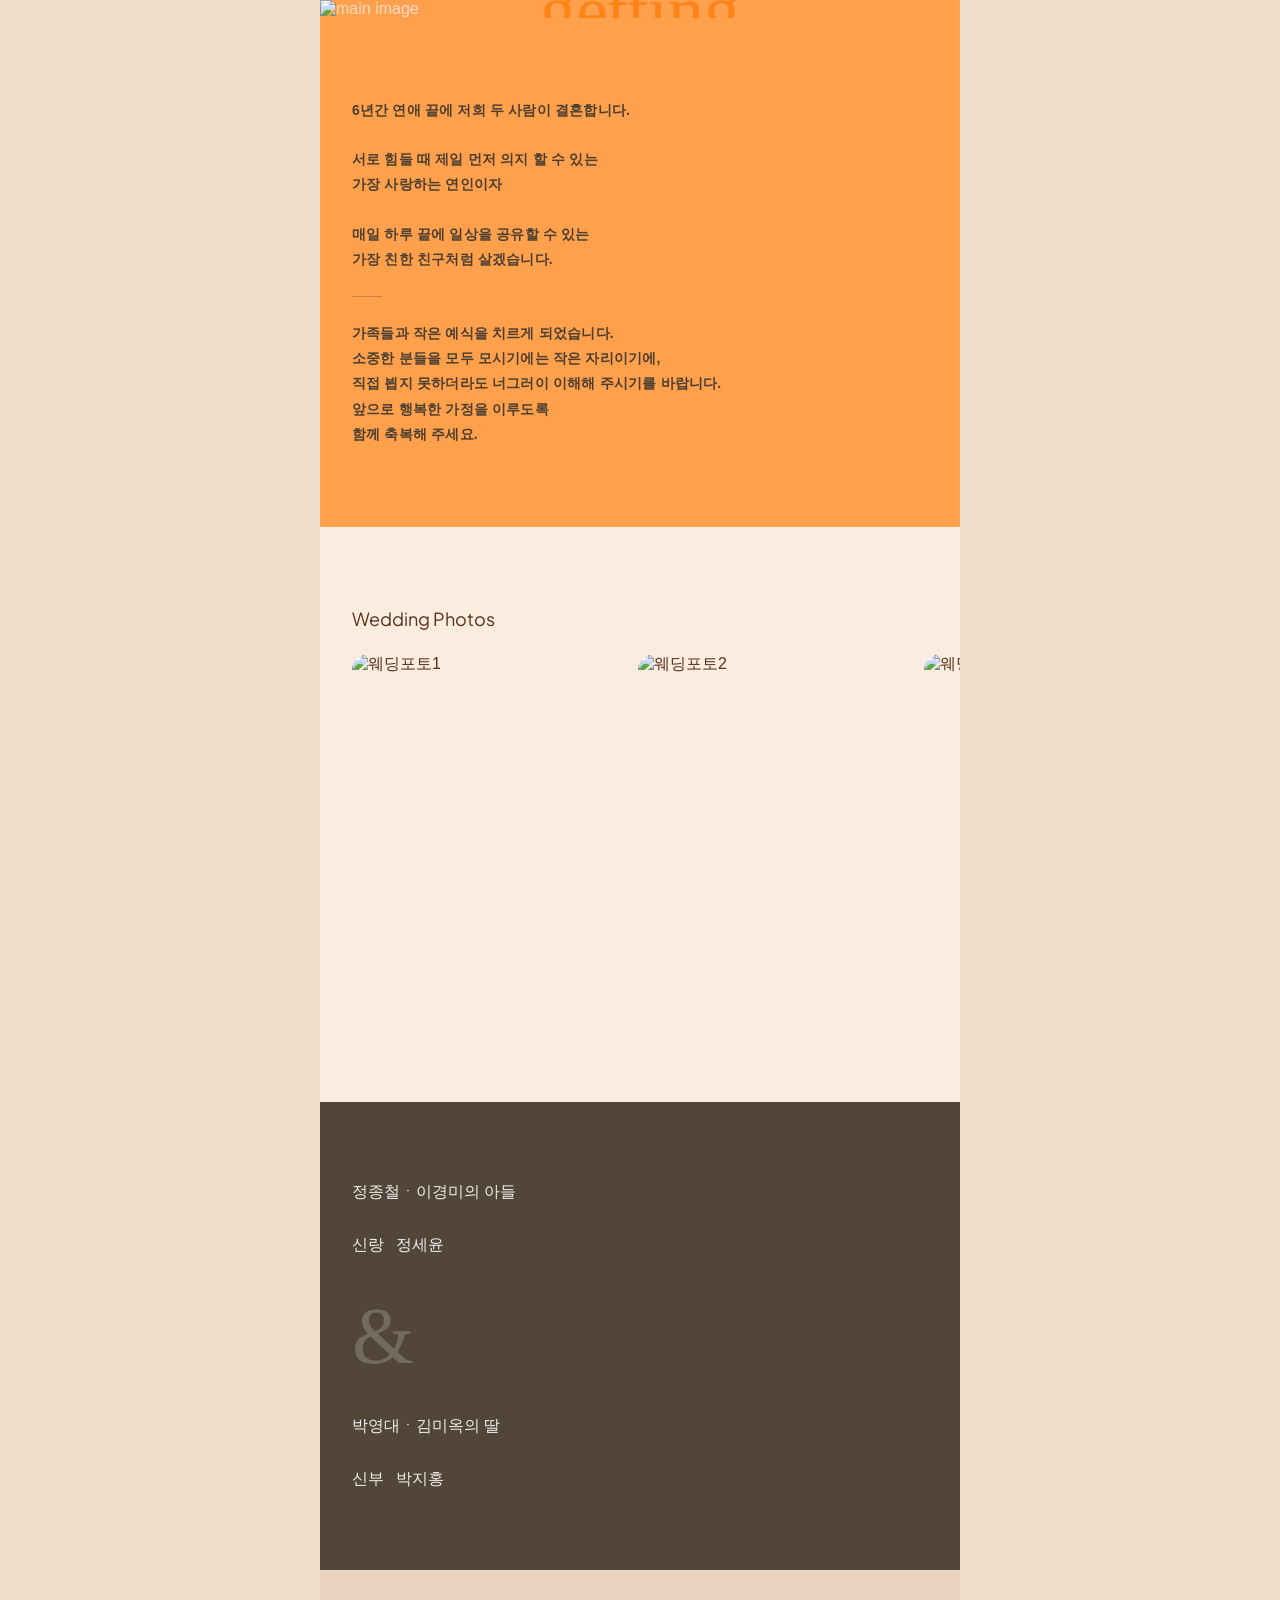
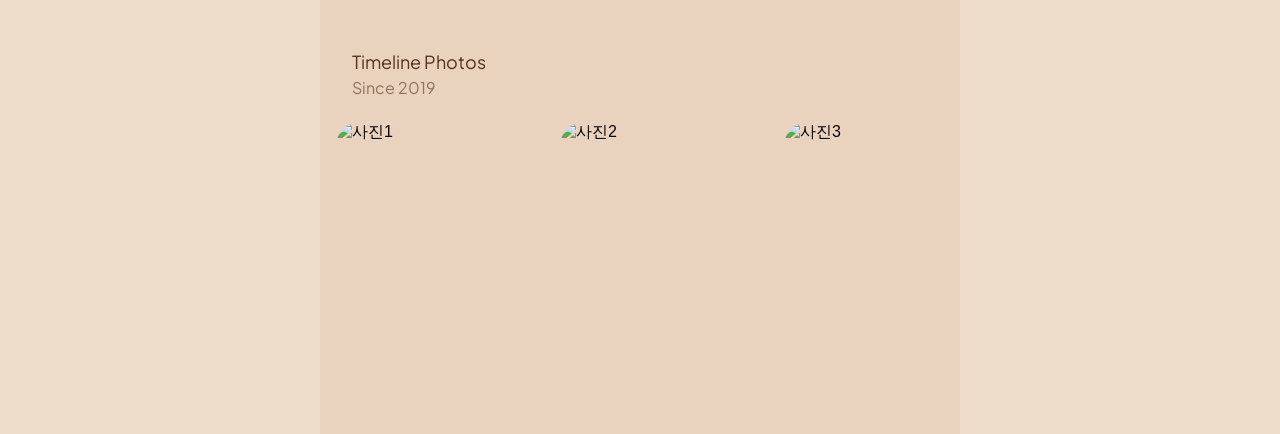
==== index.html @ 9cb9f83a "fix: update content" ====
<!DOCTYPE html>
<html lang="ko">
<head>
  <!-- Plus Jakarta Sans 폰트 -->
  <link rel="stylesheet" href="https://fonts.googleapis.com/css?family=Sorts+Mill+Goudy:400,700&display=swap" />
  <meta charset="UTF-8">
  <meta name="viewport" content="width=390, initial-scale=1.0, maximum-scale=1.0, user-scalable=no">
  <title>모바일청첩장 결혼식</title>
  <link href="https://fonts.googleapis.com/css?family=Lily+Script+One&display=swap" rel="stylesheet">
<link href="https://fonts.googleapis.com/css?family=Dancing+Script:700&display=swap" rel="stylesheet">
  <link href="https://fonts.googleapis.com/css?family=Apple+SD+Gothic+Neo:400,700&display=swap" rel="stylesheet">
  <link rel="stylesheet" href="https://fonts.googleapis.com/css2?family=Material+Symbols+Outlined:opsz,wght,FILL,GRAD@24,400,0,0" />
  <link rel="stylesheet" href="styles.css">
</head>
<body>
  <div id="hero-loader" class="hero-loader">
    <div class="spinner"></div>
  </div>
  <div class="main-mobile-container">
  <!-- 인트로 애니메이션 오버레이 -->
  <div id="intro-animation" class="intro-animation">
    <canvas id="confetti" width="1" height="1"></canvas>
  </div>
  <section class="1 hero section">
    <img src="hero_img.png" class="hero-image" alt="main image">
    <div class="hero-title">We are<br>getting<br>Married</div>
    <div class="hero-date">2026.04.12</div>
    <div class="hero-names">Seyoon x Jihong</div>
  </section>
  <section class="2 intro section">
    <div class="desc">
      <div class="desc-paragraph">6년간 연애 끝에 저희 두 사람이 결혼합니다.</div>
      <div class="desc-paragraph">서로 힘들 때 제일 먼저 의지 할 수 있는
        <br>가장 사랑하는 연인이자 </div>
      <div class="desc-paragraph">매일 하루 끝에 일상을 공유할 수 있는<br>가장 친한 친구처럼 살겠습니다.</div>
      <div class="desc-divider"></div>
      <div class="desc-paragraph">가족들과 작은 예식을 치르게 되었습니다.<br>소중한 분들을 모두 모시기에는 작은 자리이기에,<br> 직접 뵙지 못하더라도 너그러이 이해해 주시기를 바랍니다.<br>앞으로 행복한 가정을 이루도록<br>함께 축복해 주세요.</div>
    </div>
  </section>
  <section class="3 wedding photo">
    <div class="wedding-photo-title">Wedding Photos</div>
    <div class="photos">
      <img src="wedding_photo/img1.jpg" alt="웨딩포토1" class="photo-item" data-index="0" loading="eager">
      <img src="wedding_photo/img2.jpg" alt="웨딩포토2" class="photo-item" data-index="1" loading="eager">
      <img src="wedding_photo/img3.jpg" alt="웨딩포토3" class="photo-item" data-index="2" loading="eager">
      <img src="wedding_photo/img4.jpg" alt="웨딩포토4" class="photo-item" data-index="3" loading="eager">
      <img src="wedding_photo/img5.jpg" alt="웨딩포토5" class="photo-item" data-index="4" loading="eager">
      <img src="wedding_photo/img6.jpg" alt="웨딩포토6" class="photo-item" data-index="5" loading="eager">
      <img src="wedding_photo/img7.jpg" alt="웨딩포토7" class="photo-item" data-index="6" loading="eager">
      <img src="wedding_photo/img8.jpg" alt="웨딩포토8" class="photo-item" data-index="7" loading="eager">
      <img src="wedding_photo/img9.jpg" alt="웨딩포토9" class="photo-item" data-index="8" loading="eager">
      <img src="wedding_photo/img10.jpg" alt="웨딩포토10" class="photo-item" data-index="9" loading="eager">
      <img src="wedding_photo/img11.jpg" alt="웨딩포토11" class="photo-item" data-index="10" loading="eager">
      <img src="wedding_photo/img12.jpg" alt="웨딩포토12" class="photo-item" data-index="11" loading="eager">
      <img src="wedding_photo/img13.jpg" alt="웨딩포토13" class="photo-item" data-index="12" loading="eager">
      <img src="wedding_photo/img14.jpg" alt="웨딩포토14" class="photo-item" data-index="13" loading="eager">
      <img src="wedding_photo/img15.jpg" alt="웨딩포토15" class="photo-item" data-index="14" loading="eager">
      <img src="wedding_photo/img16.jpg" alt="웨딩포토16" class="photo-item" data-index="15" loading="eager">
      <img src="wedding_photo/img17.jpg" alt="웨딩포토17" class="photo-item" data-index="16" loading="eager">
      <img src="wedding_photo/img18.jpg" alt="웨딩포토18" class="photo-item" data-index="17" loading="eager">
      <img src="wedding_photo/img19.jpg" alt="웨딩포토19" class="photo-item" data-index="18" loading="eager">
    </div>
  </section>
  <section class="4 parents">
  
    <div class="parents-content">
      <div class="parents-top">
        <div class="parents-korean">정종철ㆍ이경미의 아들</div>
        <div class="parents-english">
          <span class="parents-label">신랑</span>
          <span class="parents-name">정세윤</span>
        </div>
      </div>
      <div class="parents-ampersand">&</div>
      <div class="parents-bottom">
        <div class="parents-korean">박영대ㆍ김미옥의 딸</div>
        <div class="parents-english">
          <span class="parents-label">신부</span>
          <span class="parents-name">박지홍</span>
        </div>
      </div>
    </div>
  </section>
  <section class="5 timeline photo">
      <div class="timeline-title">Timeline Photos</div>
      <div class="timeline-subtitle">Since 2019</div>
      <div class="timeline-images">
        <img src="timeline phtoto/img1.png" alt="사진1">
        <img src="timeline phtoto/img2.png" alt="사진2">
        <img src="timeline phtoto/img3.png" alt="사진3">
        <img src="timeline phtoto/img4.png" alt="사진4">
        <img src="timeline phtoto/img5.png" alt="사진5">
        <img src="timeline phtoto/img6.png" alt="사진6">
        <img src="timeline phtoto/img7.png" alt="사진7">
        <img src="timeline phtoto/img8.png" alt="사진8">
        <img src="timeline phtoto/img9.png" alt="사진9">
        <img src="timeline phtoto/img10.png" alt="사진10">
        <img src="timeline phtoto/img11.png" alt="사진11">
        <img src="timeline phtoto/img12.png" alt="사진12">
        <img src="timeline phtoto/img13.png" alt="사진13">
        <img src="timeline phtoto/img14.png" alt="사진14">
      </div>
  </section>
  <!-- 이미지 전체화면 뷰어 -->
  <div id="image-viewer" class="image-viewer">
    <button id="close-image-viewer" class="viewer-close-btn"><span class="material-symbols-outlined">close</span></button>
    <img id="viewer-image" src="" alt="" class="viewer-image">
    <div class="viewer-nav-container">
      <button id="prev-image" class="viewer-nav-btn viewer-prev-btn"><span class="material-symbols-outlined">chevron_left</span></button>
      <span id="viewer-count" class="viewer-count"></span>
      <button id="next-image" class="viewer-nav-btn viewer-next-btn"><span class="material-symbols-outlined">chevron_right</span></button>
    </div>
  </div>

  
  <section id="groom-account" class="7 account number">
    <div class="title">마음 전할 곳</div>
    <div class="account">
  <div class="account-header">
    <span class="account-label">신랑에게 마음 전할 곳</span>
    <span class="chevron material-symbols-outlined">expand_more</span>
  </div>
  <div class="account-detail"><span class="account-number">110-1234-5678 국민은행 홍길동</span><span class="copy-account material-symbols-outlined" title="복사">content_copy</span></div>
  <div class="account-detail"><span class="account-number">110-1234-5678 국민은행 홍길동</span><span class="copy-account material-symbols-outlined" title="복사">content_copy</span></div>
  <div class="account-detail"><span class="account-number">1002-233-970543 우리은행 정세윤</span><span class="copy-account material-symbols-outlined" title="복사">content_copy</span></div>
</div>
    <div class="account">
  <div class="account-header">
    <span class="account-label">신부에게 마음 전할 곳</span>
    <span class="chevron material-symbols-outlined">expand_more</span>
  </div>
  <div class="account-detail"><span class="account-number">243-890994-59607 하나은행 박지홍</span><span class="copy-account material-symbols-outlined" title="복사">content_copy</span></div>
</div>
  </section>
  </div>
</body>
<script src="main.js"></script>
</html>
---- styles.css ----
@font-face {
  font-family: 'high summit';
  src: url('/fonts/HighSummit.woff2') format('woff2');
  font-display: swap;
}

@font-face {
  font-family: 'plus jakarta sans';
  src: url('/fonts/PlusJakartaSans-VariableFont_wght.woff2') format('woff2');
  font-display: swap;
}

body {
  font-family: 'noto sans kr', sans-serif;
  background: #EDDDC9;
  margin: 0;

}

.hero-loader {
  position: fixed;
  z-index: 9999;
  top: 0;
  left: 50%;
  width: 100vw;
  min-width: 480px;
  max-width: 480px;
  height: 100vh;
  background: #fff;
  display: flex;
  align-items: center;
  justify-content: center;
  opacity: 1;
  transition: opacity 0.3s;
  transform: translateX(-50%);
}

.hero-loader .spinner {
  width: 48px; height: 48px;
  border: 5px solid #ffa04c;
  border-radius: 50%;
  animation: spin 1s linear infinite;
}

@keyframes spin {
  100% { transform: rotate(360deg); }
}
 

.main-mobile-container {
  max-width: 640px;
  width: 100%;
  margin: 0 auto;
  background: #f5dbc3;
  min-height: 100vh;
}


/* 인트로 애니메이션 - 컨페티와 리본 */
.intro-animation {
  position: fixed;
  top: 0;
  left: 0;
  width: 100vw;
  height: 100vh;
  margin: 0;
  padding: 0;
  height: 100%;
  width: 100%;
  background: transparent;
  z-index: 3000;
  pointer-events: none;
}
#confetti {
  position: absolute;
  left: 0;
  top: 0;
  height: 100%;
  width: 100%;
}
.section {
  width: 100%;
  box-sizing: border-box;
  margin: 0 0 0 0;
  padding: 0 0 0 0;
}
.hero {
  position: relative;
  background: #ffa04c;
  overflow: hidden;
  color: #f5dbc3;
  text-align: left;
}
.hero-image {
  width: 100%;
  height: auto;
  object-fit: cover;
  display: block;
}
.hero-title {
  position: absolute;
  top: 68%;
  left: 50%;
  transform: translate(-50%, -50%);
  color: #FF8418;
  font-family: 'high summit', cursive !important;
  font-size: 72px;
  line-height: 1.1;
  margin-bottom: 8px;
  letter-spacing: 0;
  text-align: center;
  width: 90vw;
  max-width: 440px;
}

body, .container {
  font-family: 'noto sans kr', sans-serif;
}

.hero-date, .hero-names, .timeline-title, .btn, .english-title, .parents-ampersand,.desc-eng, .eng, .photos .eng, .family .english-title .wedding-photo-title{
  font-family: 'plus jakarta sans', serif !important;
}
.timeline-bg-text{
  font-family: 'Lily Script One', cursive !important;
}

.parents-label, .parents-name, .title, .account-number {
  font-family: 'noto sans kr', sans-serif !important;
}


.hero-date {
  position: absolute;
  top: 28px;
  left: 28px;
  color: #5F3510;
  font-size: 16px;
  opacity: 0.7;
  text-align: center;
}
.hero-names {
  position: absolute;
  bottom: 28px;
  right: 28px;
  color: #5F3510;
  font-family: 'Lily Script One';
  font-size: 16px;
  text-align: right;
  opacity: 0.7;
  width: 90%;
}
section[class*="2 intro"] {
  background: #ffa04c; color: #4B3F31; 
  padding: 80px 32px 80px 32px;
}
.desc {
  font-size: 14px;
  line-height: 1.8;
  font-weight: 600;
}
.desc-paragraph {
  margin-bottom: 24px;
  opacity: 0;
  transform: translateY(30px);
  transition: opacity 0.6s ease-out, transform 0.6s ease-out;
  letter-spacing: 0.2px;
}
.desc-paragraph.visible {
  opacity: 1;
  transform: translateY(0);
}
.desc-paragraph:nth-child(1),
.desc-paragraph:nth-child(2),
.desc-paragraph:nth-child(3) {
  transition-delay: 0s;
}
.desc-paragraph:nth-child(5) {
  transition-delay: 0.3s;
}
.desc-paragraph:last-child {
  margin-bottom: 0;
}
.desc-divider {
  width: 30px;
  height: 1px;
  background: rgba(0, 0, 0, 0.2);
  margin: 24px 0;
  opacity: 0;
  transform: translateY(30px);
  transition: opacity 0.6s ease-out, transform 0.6s ease-out;
  transition-delay: 0.3s;
}
.desc-divider.visible {
  opacity: 1;
  transform: translateY(0);
}
section[class*="3 wedding photo"] {
  background: #faede0; color: #56321b;
  padding: 80px 32px 80px 32px;
}
section[class*="4 parents"] {
  background: #524638;
  color: #fff;
  padding: 0;
  position: relative;
  display: flex;
  flex-direction: column;
}
.parents-top-bar {
  width: 100%;
  height: 8px;
  background: #faede0;
}
.parents-bottom-bar {
  width: 100%;
  height: 8px;
  background: #ffaa60;
}
.parents-content {
  padding: 80px 32px;
  display: flex;
  flex-direction: column;
  align-items: flex-start;
  gap: 40px;
}
.parents-top,
.parents-bottom {
  display: flex;
  flex-direction: column;
  align-items: flex-start;
  gap: 32px;
}
.parents-korean {
  font-size: 16px;
  font-weight: 400;
  color: rgba(255, 255, 255, 0.9);
  font-family: 'noto sans kr', sans-serif;
}
.parents-english {
  font-size: 18px;
  font-weight: 400;
  color: rgba(255, 255, 255, 0.9);
  font-family: 'noto sans kr', sans-serif;
  display: flex;
  gap: 12px;
}
.parents-label,
.parents-name {
  display: inline-block;
  font-size: 16px;
  font-weight: 400;
}
.parents-ampersand {
  font-size: 80px;
  font-family: 'high summit', cursive !important;
  color: rgba(255, 255, 255, 0.2);
  line-height: 1;
}
section[class*="5 timeline photo"] {
  background: #ead3be; 
  padding: 80px 0px 80px 0%;
  position: relative;
  display: flex;
  flex-direction: column;
  margin-bottom: 0 !important;
}
.wedding-photo-title {
  font-size: 18px;
  color: #56321b;
  margin-bottom: 24px;
  position: relative;
  z-index: 2;
  font-family: 'Plus Jakarta Sans', serif !important;
}
.timeline-title {
  font-size: 18px;
  color: #56321b;
  position: relative;
  z-index: 2;
  font-family: 'Plus Jakarta Sans', serif !important;
}
.timeline-subtitle{
  font-size: 16px;
  color: #56321b;
  opacity: 0.6;
  margin-top: 4px;
  padding-left: 32px;
  position: relative;
  z-index: 2;
  font-family: 'Plus Jakarta Sans', serif !important;

}
.timeline-title{padding-left: 32px;}

section[class*="7 account number"] {
  background-color: #FAEDE0;; color: #fff;
  padding: 80px 32px 80px 32px;
  margin-top: 0 !important;
}
.title {
  font-size: 18px;
  font-family: 'noto sans kr', sans-serif !important;
  font-weight: 500;
  color: #56321b;
  letter-spacing: 0;
  margin: 0 0 24px 0;
}

section[class*="7 account number"] .title {

  background-color: #FAEDE0;
  
}
.note {
  font-size: 16px;
  padding: 20px 24px;
  font-family: 'noto sans kr', sans-serif;
  font-weight: 400;
  opacity: 0.7;
  margin-bottom: 24px;
  border-radius: 24px;
  background: #524638;
}
.simple {
  font-size: 16px;
  padding: 20px 24px;
  font-family: 'Lily Script One';
  font-weight: 400;
  opacity: 0.7;
  margin-bottom: 24px;
  border-radius: 24px;
  background: rgba(255,255,255,0.10);
}
.photos {
  display: flex;
  overflow-x: auto;
  overflow-y: hidden;
  touch-action: pan-x;
  gap: 16px;
  margin-bottom: 8px;
  -webkit-overflow-scrolling: touch;
  scroll-behavior: smooth;
  scrollbar-width: none;
  -ms-overflow-style: none;
}

.timeline-images {
  display: flex;
  flex-direction: row;
  overflow-x: auto;
  overflow-y: hidden;
  touch-action: pan-x;
  gap: 16px;
  -webkit-overflow-scrolling: touch;
  scroll-behavior: auto !important;
  padding: 24px 0;
  position: relative;
  margin: 0;
  cursor: grab;
}
.timeline-images * { cursor: grab; }
.timeline-images.dragging, .timeline-images.dragging * { cursor: grabbing !important; }

.timeline-images img {
  width: 208px;
  max-width: 208px;
  height: 208px;
  object-fit: cover;
  flex-shrink: 0;
  border-radius: 24px;
  scroll-snap-align: center;
  margin: 0;
  box-shadow: none;
}

.timeline-images img:first-child { margin-left: 32px; }
.timeline-images img:last-child { margin-right: 32px; }
.photos {
  padding-left: 0;
  padding-right: 0;
  margin-left: -32px;
  margin-right: -32px;
  padding-left: 32px;
  padding-right: 32px;
}
.photos::-webkit-scrollbar,
.timeline-images::-webkit-scrollbar {
  display: none;
}
.photos img,
.photos .photo-item {
  border-radius: 16px;
  height: 360px;
  width: 270px;
  object-fit: cover;
  flex-shrink: 0;
  scroll-snap-align: start;
  cursor: pointer;
  transition: transform 0.2s;
  user-select: none;
  -webkit-user-select: none;
  -webkit-tap-highlight-color: transparent;
  image-rendering: -webkit-optimize-contrast;
}
.photos img:first-child,
.photos .photo-item:first-child {
  scroll-snap-align: start;
}
.photos img:last-child,
.photos .photo-item:last-child {
  margin-right: 0;
}
.photos img:hover,
.photos .photo-item:hover {
  transform: scale(1.02);
}
.timeline-images img:first-child,
.timeline-images .photo-item:first-child {
  margin-left: 32px;
}

.timeline-images img:last-child,
.timeline-images .photo-item:last-child {
  margin-right: 32px;
}

.family {
  display: flex;
  flex-direction: column;
  gap: 20px;
  margin: 12px 0 20px 0;
}
.family .person-block {
  display: flex;
  flex-direction: row;
  align-items: center;
  gap: 20px;
  padding-left: 8px;
}
.family .korean-title {
  font-size: 16px; font-weight: 400;
}
.family .english-title {
  font-size: 24px;font-family: 'Lily Script One';
}
.btn {
  display: block;
  width: 100%;
  margin: 28px 0 0 0;
  background: #4b3f31;
  color: #fff;
  border-radius: 16px;
  padding: 18px 0;
  font-family: 'noto sans kr', sans-serif;
  font-weight: 400;
  font-size: 18px;
  text-align: center;
  letter-spacing: 0.5px;
  text-decoration: none;
  box-shadow: 0 3px 12px 0 rgba(0,0,0,0.06);
}
.account {
  background: #fff;
  color: #4b3f31;
  border-radius: 16px;
  padding: 18px 24px 18px 24px;
  margin: 8px 0 0 0;
  font-size: 16px;
  font-weight: 400;
  text-align: left;
  width: 100%;
  box-sizing: border-box;
  display: block;
  position: relative;
}
.account-header {
  display: flex;
  align-items: center;
  width: 100%;
  min-height: 32px;
}
.account .account-label {
  flex: 1;
}
.account .chevron {
  position: static;
  margin-left: 8px;
  font-size: 32px;
  color: #c6a98a;
  cursor: pointer;
  transition: transform 0.2s;
  z-index: 2;
  align-self: center;
}
.account.open .chevron {
  transform: rotate(180deg);
}
.account .chevron {
  position: absolute;
  right: 20px;
  top: 18px;
  font-size: 32px;
  color: #c6a98a;
  cursor: pointer;
  transition: transform 0.2s;
  z-index: 2;
}
.account.open .chevron {
  transform: rotate(180deg);
}
.account-detail {
  display: none;
  margin-top: 16px;
  font-size: 15px;
  color: #735d36;
  background: #f9f7f1;
  border-radius: 12px;
  padding: 16px;
  transition: all 0.2s;
  align-items: center;
  gap: 10px;
}
.account-number {
  flex: 1;
  font-family: 'Plus Jakarta Sans', 'noto sans kr' !important;
}
.copy-account {
  cursor: pointer;
  color: #b59f6c;
  font-size: 22px;
  margin-left: 6px;
  opacity: 0.72;
  transition: opacity 0.15s, color 0.15s;
}
.copy-account:hover {
  opacity: 1;
  color: #967e54;
}
.account.open .account-detail {
  display: flex;
  animation: fadeInAccount 0.3s;
}

@keyframes fadeInAccount {
  from { opacity: 0; transform: translateY(-10px);}
  to   { opacity: 1; transform: translateY(0);}
}

section[class*="7 account number"] {
  border-radius: 0 !important;
}

/* 이미지 전체화면 뷰어 */
.image-viewer {
  display: none;
  position: fixed;
  left: 0;
  top: 0;
  width: 100vw;
  height: 100vh;
  z-index: 2000;
  background: rgba(0, 0, 0, 0.95);
  align-items: center;
  justify-content: center;
  flex-direction: column;
}
.viewer-image {
  width: 100%;
  max-height: calc(100vh - 100px);
  object-fit: contain;
  border-radius: 0 !important;
  margin-bottom: 24px;
}
.viewer-nav-container {
  display: flex;
  align-items: center;
  justify-content: center;
}

.viewer-count {
  margin: 0 18px;
  color: #fff;
  border-radius: 12px;
  padding: 2px 18px;
  font-size: 1em;
  font-weight: 300;
  font-family: 'Plus Jakarta Sans', serif !important;
}

.viewer-nav-btn {

  display: flex;
  align-items: center;
  justify-content: center;
  gap: 20px;
}
.viewer-close-btn {
  position: absolute;
  top: 20px;
  right: 20px;
  width: 40px;
  height: 40px;
  background: transparent;
  border: none;
  border-radius: 0;
  color: #fff;
  cursor: pointer;
  z-index: 2001;
  display: flex;
  align-items: center;
  justify-content: center;
  line-height: 1;
  transition: opacity 0.2s;
  padding: 0;
  outline: none;
  -webkit-tap-highlight-color: transparent;
}
.viewer-close-btn .material-symbols-outlined {
  font-size: 24px;
  color: #fff;
}
.viewer-close-btn:hover {
  opacity: 0.8;
}
.viewer-nav-btn {
  width: 40px;
  height: 40px;
  background: transparent;
  border: none;
  border-radius: 0;
  color: #fff;
  cursor: pointer;
  z-index: 2001;
  display: flex;
  align-items: center;
  justify-content: center;
  transition: opacity 0.2s;
  padding: 0;
  opacity: 1;
  outline: none;
  -webkit-tap-highlight-color: transparent;
}
.viewer-nav-btn:disabled {
  opacity: 0.3;
  cursor: default;
}
.viewer-nav-btn .material-symbols-outlined {
  font-size: 24px;
  color: #fff;
}
.viewer-nav-btn:hover {
  opacity: 0.8;
}

body.bride #groom-account {
  display: none;
}
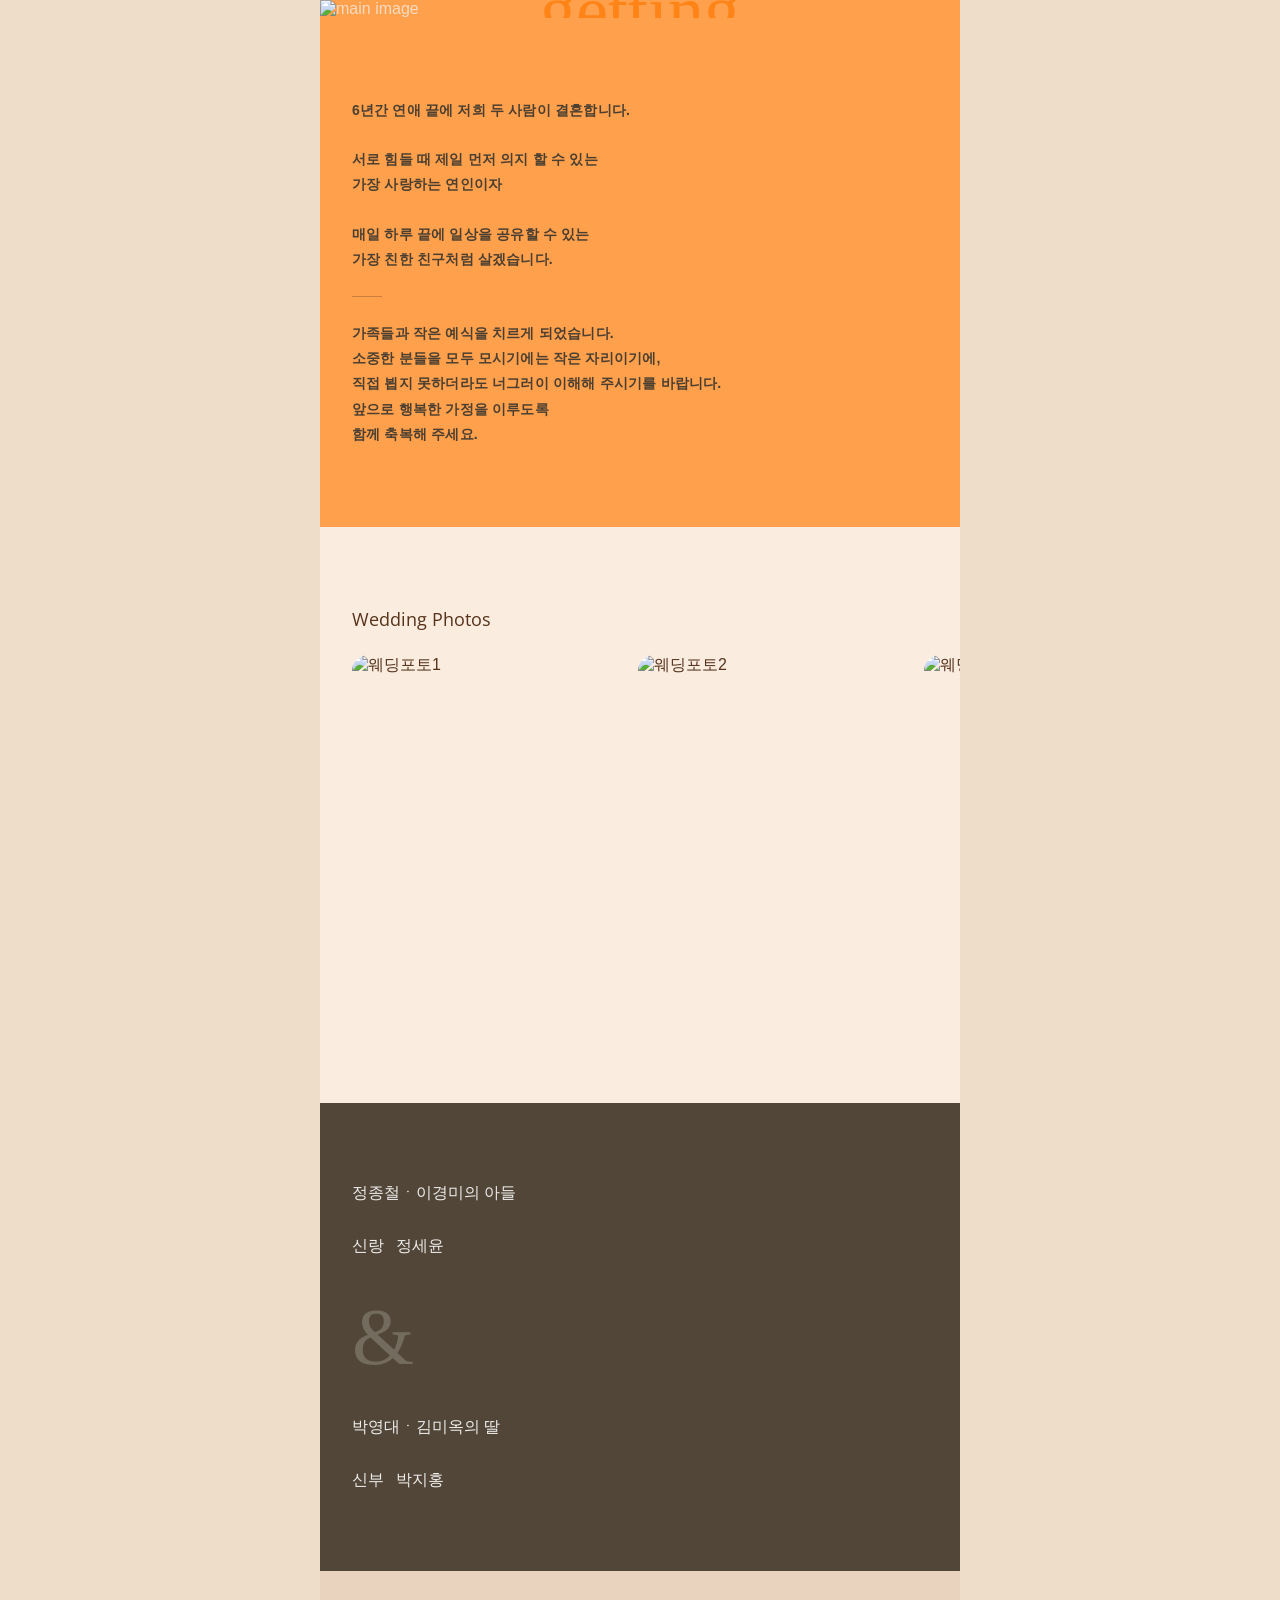
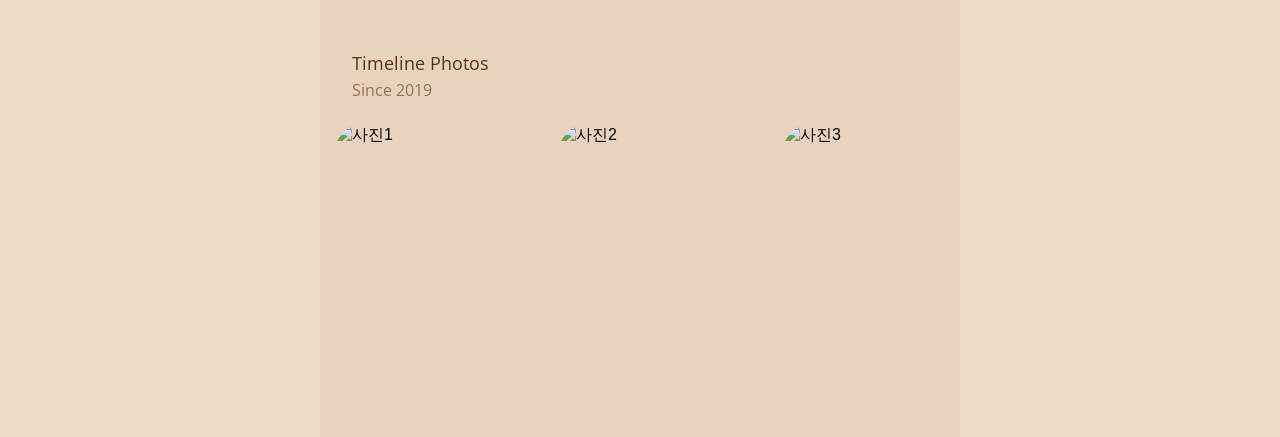
==== commit 3d046c41: "fix: update content" ====
--- a/index.html
+++ b/index.html
@@ -1,7 +1,7 @@
 <!DOCTYPE html>
 <html lang="ko">
 <head>
-  <!-- Plus Jakarta Sans 폰트 -->
+  <!-- open sans 폰트 -->
   <link rel="stylesheet" href="https://fonts.googleapis.com/css?family=Sorts+Mill+Goudy:400,700&display=swap" />
   <meta charset="UTF-8">
   <meta name="viewport" content="width=390, initial-scale=1.0, maximum-scale=1.0, user-scalable=no">
@@ -120,8 +120,7 @@
     <span class="account-label">신랑에게 마음 전할 곳</span>
     <span class="chevron material-symbols-outlined">expand_more</span>
   </div>
-  <div class="account-detail"><span class="account-number">110-1234-5678 국민은행 홍길동</span><span class="copy-account material-symbols-outlined" title="복사">content_copy</span></div>
-  <div class="account-detail"><span class="account-number">110-1234-5678 국민은행 홍길동</span><span class="copy-account material-symbols-outlined" title="복사">content_copy</span></div>
+  <div class="account-detail"><span class="account-number">137-248571-12-001 우리은행 정종철ㆍ이경미</span><span class="copy-account material-symbols-outlined" title="복사">content_copy</span></div>
   <div class="account-detail"><span class="account-number">1002-233-970543 우리은행 정세윤</span><span class="copy-account material-symbols-outlined" title="복사">content_copy</span></div>
 </div>
     <div class="account">
@@ -129,6 +128,7 @@
     <span class="account-label">신부에게 마음 전할 곳</span>
     <span class="chevron material-symbols-outlined">expand_more</span>
   </div>
+  <div class="account-detail"><span class="account-number">640-25-0000-505 국민은행 박영대ㆍ김미옥</span><span class="copy-account material-symbols-outlined" title="복사">content_copy</span></div>
   <div class="account-detail"><span class="account-number">243-890994-59607 하나은행 박지홍</span><span class="copy-account material-symbols-outlined" title="복사">content_copy</span></div>
 </div>
   </section>
--- a/styles.css
+++ b/styles.css
@@ -5,8 +5,8 @@
 }
 
 @font-face {
-  font-family: 'plus jakarta sans';
-  src: url('/fonts/PlusJakartaSans-VariableFont_wght.woff2') format('woff2');
+  font-family: 'open sans';
+  src: url('/fonts/OpenSans-VariableFont_wdth\,wght.woff2') format('woff2');
   font-display: swap;
 }
 
@@ -118,7 +118,7 @@
 }
 
 .hero-date, .hero-names, .timeline-title, .btn, .english-title, .parents-ampersand,.desc-eng, .eng, .photos .eng, .family .english-title .wedding-photo-title{
-  font-family: 'plus jakarta sans', serif !important;
+  font-family: 'open sans', serif !important;
 }
 .timeline-bg-text{
   font-family: 'Lily Script One', cursive !important;
@@ -270,14 +270,14 @@
   margin-bottom: 24px;
   position: relative;
   z-index: 2;
-  font-family: 'Plus Jakarta Sans', serif !important;
+  font-family: 'open sans', serif !important;
 }
 .timeline-title {
   font-size: 18px;
   color: #56321b;
   position: relative;
   z-index: 2;
-  font-family: 'Plus Jakarta Sans', serif !important;
+  font-family: 'open sans', serif !important;
 }
 .timeline-subtitle{
   font-size: 16px;
@@ -287,7 +287,7 @@
   padding-left: 32px;
   position: relative;
   z-index: 2;
-  font-family: 'Plus Jakarta Sans', serif !important;
+  font-family: 'open sans', serif !important;
 
 }
 .timeline-title{padding-left: 32px;}
@@ -522,7 +522,7 @@
 }
 .account-number {
   flex: 1;
-  font-family: 'Plus Jakarta Sans', 'noto sans kr' !important;
+  font-family: 'open sans', 'noto sans kr' !important;
 }
 .copy-account {
   cursor: pointer;
@@ -584,7 +584,7 @@
   padding: 2px 18px;
   font-size: 1em;
   font-weight: 300;
-  font-family: 'Plus Jakarta Sans', serif !important;
+  font-family: 'open sans', serif !important;
 }
 
 .viewer-nav-btn {
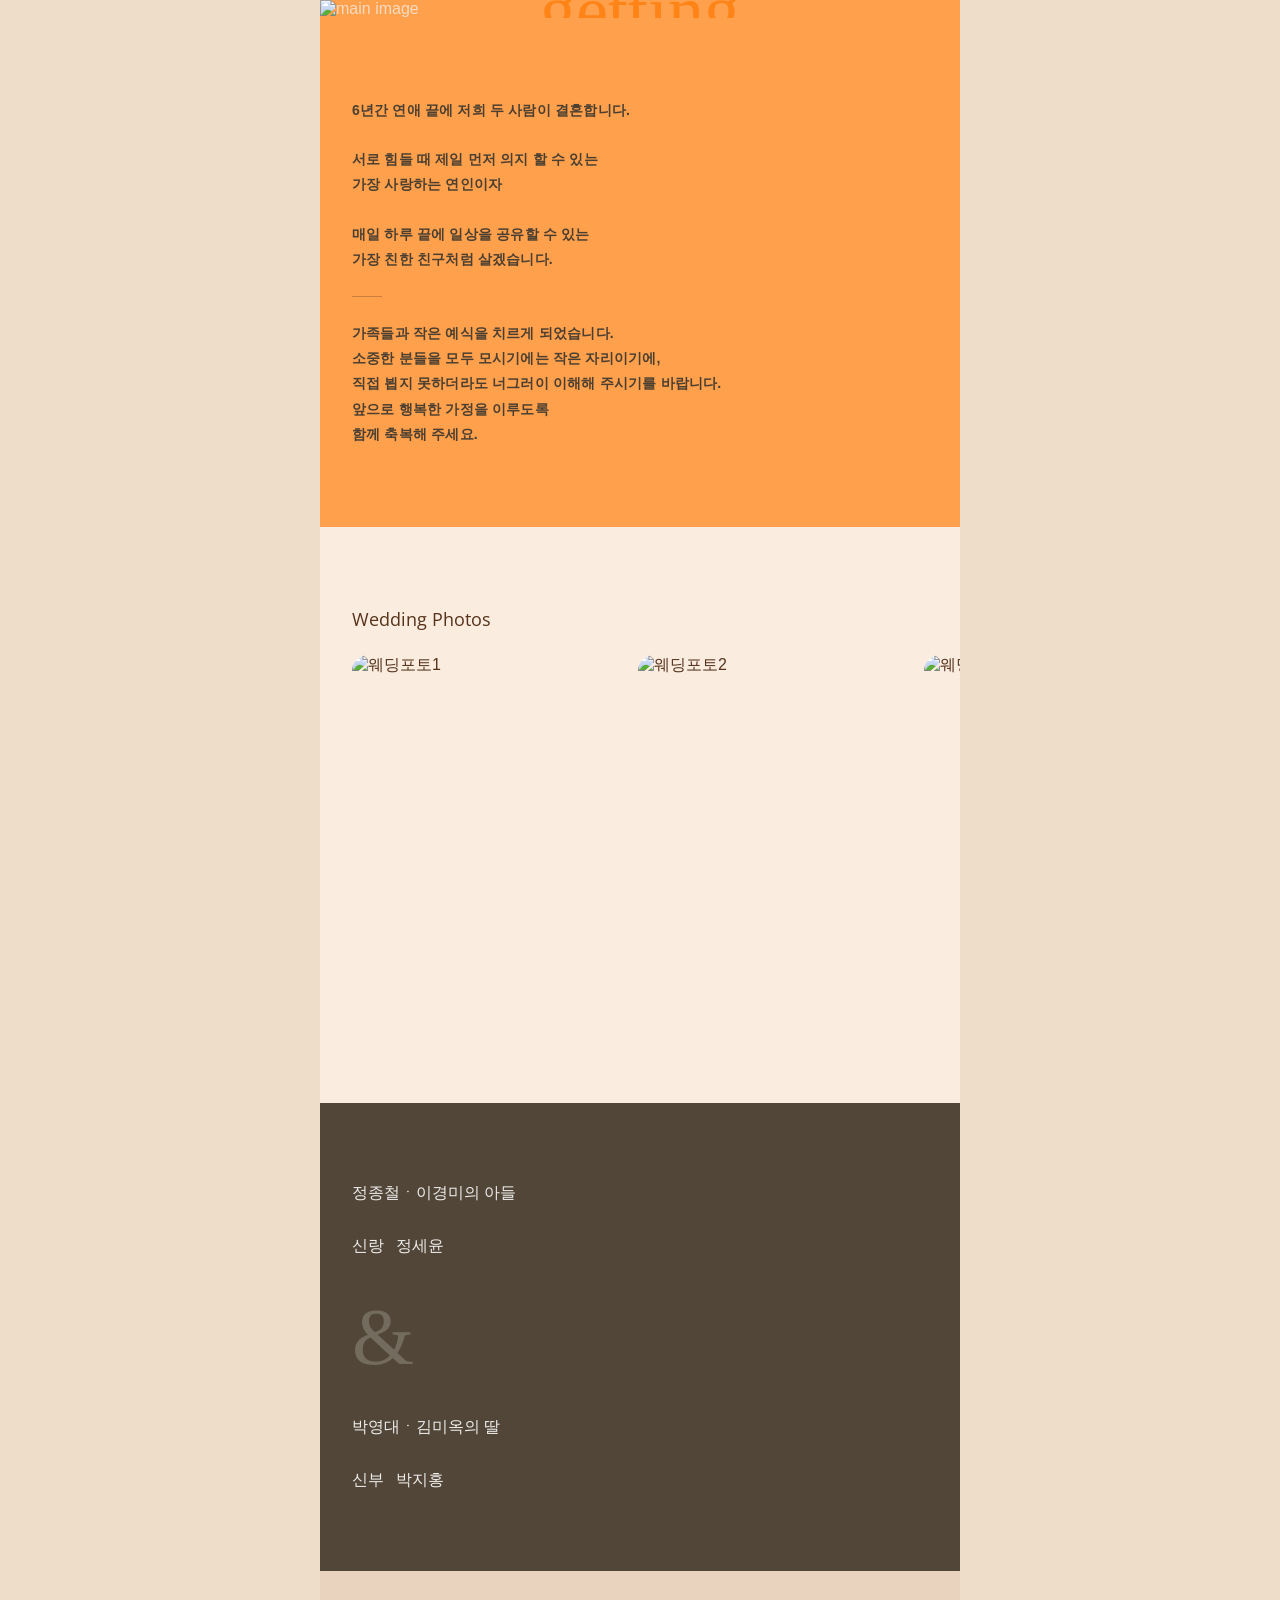
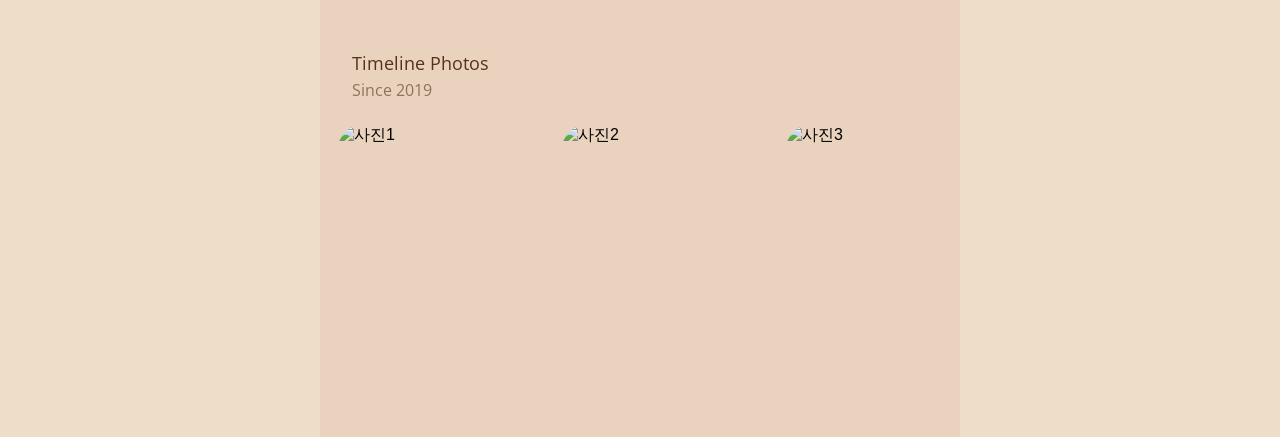
==== commit 8e03eb76: "fix: update content" ====
--- a/index.html
+++ b/index.html
@@ -5,7 +5,7 @@
   <link rel="stylesheet" href="https://fonts.googleapis.com/css?family=Sorts+Mill+Goudy:400,700&display=swap" />
   <meta charset="UTF-8">
   <meta name="viewport" content="width=390, initial-scale=1.0, maximum-scale=1.0, user-scalable=no">
-  <title>모바일청첩장 결혼식</title>
+  <title>박지홍 ❤️ 정세윤 결혼합니다</title>
   <link href="https://fonts.googleapis.com/css?family=Lily+Script+One&display=swap" rel="stylesheet">
 <link href="https://fonts.googleapis.com/css?family=Dancing+Script:700&display=swap" rel="stylesheet">
   <link href="https://fonts.googleapis.com/css?family=Apple+SD+Gothic+Neo:400,700&display=swap" rel="stylesheet">
@@ -120,16 +120,16 @@
     <span class="account-label">신랑에게 마음 전할 곳</span>
     <span class="chevron material-symbols-outlined">expand_more</span>
   </div>
-  <div class="account-detail"><span class="account-number">137-248571-12-001 우리은행 정종철ㆍ이경미</span><span class="copy-account material-symbols-outlined" title="복사">content_copy</span></div>
-  <div class="account-detail"><span class="account-number">1002-233-970543 우리은행 정세윤</span><span class="copy-account material-symbols-outlined" title="복사">content_copy</span></div>
+  <div class="account-detail"><span class="account-number">137-248571-12-001 우리은행<br>정종철ㆍ이경미</span><span class="copy-account material-symbols-outlined" title="복사">content_copy</span></div>
+  <div class="account-detail"><span class="account-number">1002-233-970543 우리은행<br>정세윤</span><span class="copy-account material-symbols-outlined" title="복사">content_copy</span></div>
 </div>
     <div class="account">
   <div class="account-header">
     <span class="account-label">신부에게 마음 전할 곳</span>
     <span class="chevron material-symbols-outlined">expand_more</span>
   </div>
-  <div class="account-detail"><span class="account-number">640-25-0000-505 국민은행 박영대ㆍ김미옥</span><span class="copy-account material-symbols-outlined" title="복사">content_copy</span></div>
-  <div class="account-detail"><span class="account-number">243-890994-59607 하나은행 박지홍</span><span class="copy-account material-symbols-outlined" title="복사">content_copy</span></div>
+  <div class="account-detail"><span class="account-number">640-25-0000-505 국민은행<br>박영대ㆍ김미옥</span><span class="copy-account material-symbols-outlined" title="복사">content_copy</span></div>
+  <div class="account-detail"><span class="account-number">243-890994-59607 하나은행<br>박지홍</span><span class="copy-account material-symbols-outlined" title="복사">content_copy</span></div>
 </div>
   </section>
   </div>
--- a/styles.css
+++ b/styles.css
@@ -583,7 +583,7 @@
   border-radius: 12px;
   padding: 2px 18px;
   font-size: 1em;
-  font-weight: 300;
+  font-weight: 500;
   font-family: 'open sans', serif !important;
 }
 
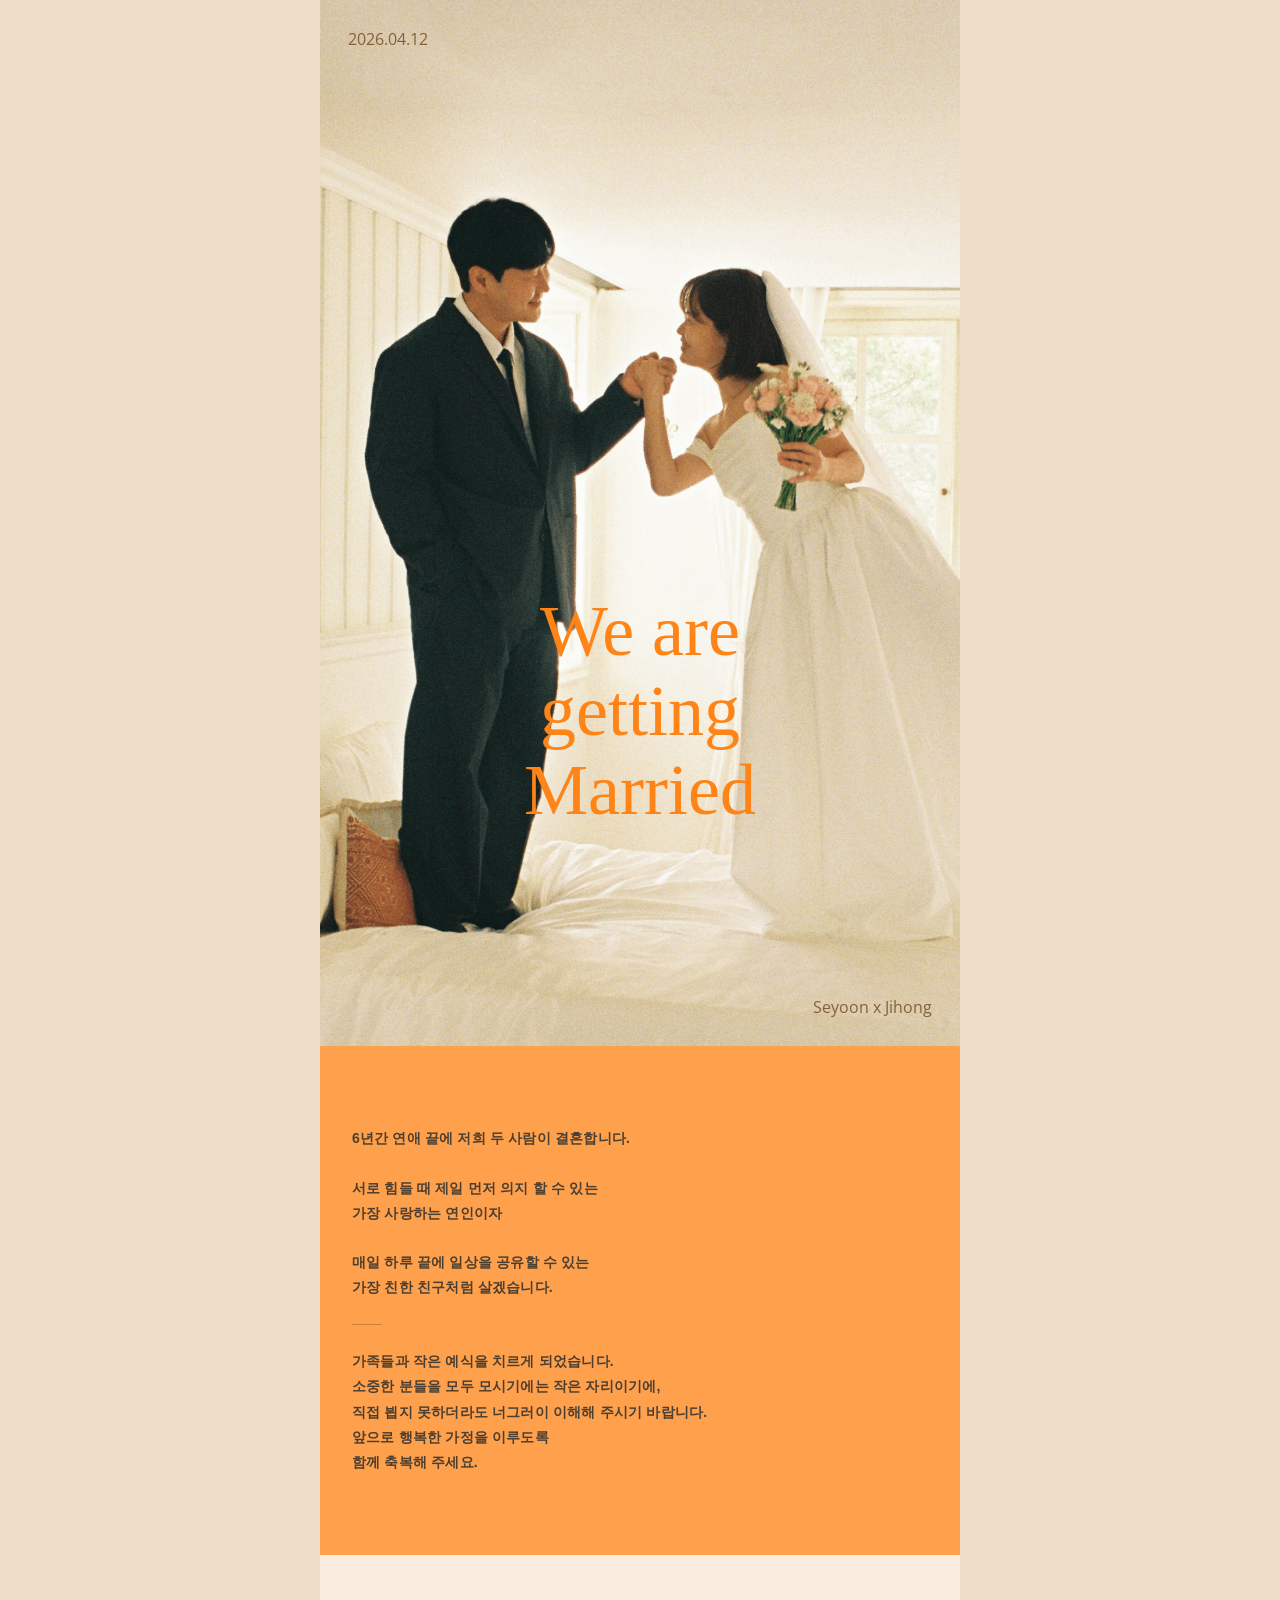
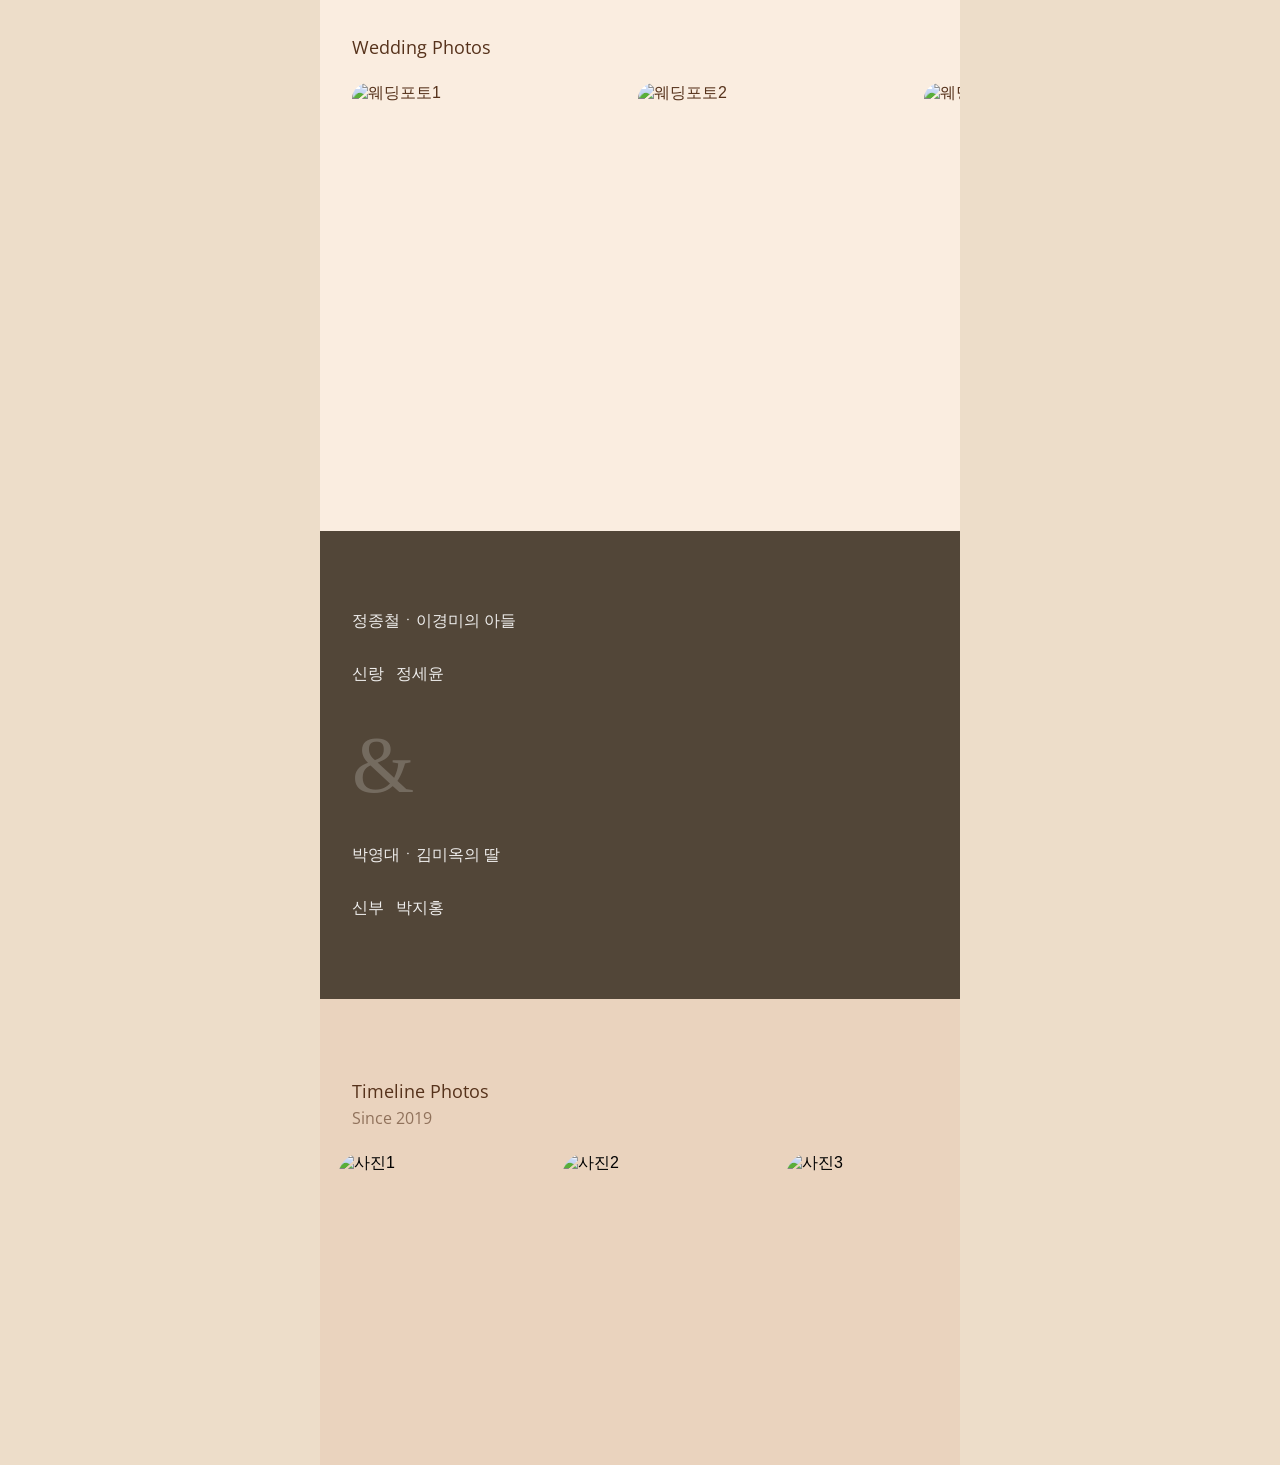
==== commit 9944c150: "fix: update content" ====
--- a/index.html
+++ b/index.html
@@ -1,7 +1,9 @@
 <!DOCTYPE html>
 <html lang="ko">
 <head>
-  <!-- open sans 폰트 -->
+  <link rel="preconnect" href="https://fonts.googleapis.com">
+  <link rel="preconnect" href="https://fonts.gstatic.com" crossorigin>
+  <link rel="preload" as="image" href="hero_img.png">
   <link rel="stylesheet" href="https://fonts.googleapis.com/css?family=Sorts+Mill+Goudy:400,700&display=swap" />
   <meta charset="UTF-8">
   <meta name="viewport" content="width=390, initial-scale=1.0, maximum-scale=1.0, user-scalable=no">
@@ -14,7 +16,17 @@
 </head>
 <body>
   <div id="hero-loader" class="hero-loader">
-    <div class="spinner"></div>
+    <div class="loading">
+      <div class="loading-text">
+        <span class="loading-text-words">L</span>
+        <span class="loading-text-words">O</span>
+        <span class="loading-text-words">A</span>
+        <span class="loading-text-words">D</span>
+        <span class="loading-text-words">I</span>
+        <span class="loading-text-words">N</span>
+        <span class="loading-text-words">G</span>
+      </div>
+    </div>
   </div>
   <div class="main-mobile-container">
   <!-- 인트로 애니메이션 오버레이 -->
@@ -22,7 +34,7 @@
     <canvas id="confetti" width="1" height="1"></canvas>
   </div>
   <section class="1 hero section">
-    <img src="hero_img.png" class="hero-image" alt="main image">
+    <img src="hero_img.png" class="hero-image" alt="main image" fetchpriority="high" decoding="async">
     <div class="hero-title">We are<br>getting<br>Married</div>
     <div class="hero-date">2026.04.12</div>
     <div class="hero-names">Seyoon x Jihong</div>
@@ -34,7 +46,7 @@
         <br>가장 사랑하는 연인이자 </div>
       <div class="desc-paragraph">매일 하루 끝에 일상을 공유할 수 있는<br>가장 친한 친구처럼 살겠습니다.</div>
       <div class="desc-divider"></div>
-      <div class="desc-paragraph">가족들과 작은 예식을 치르게 되었습니다.<br>소중한 분들을 모두 모시기에는 작은 자리이기에,<br> 직접 뵙지 못하더라도 너그러이 이해해 주시기를 바랍니다.<br>앞으로 행복한 가정을 이루도록<br>함께 축복해 주세요.</div>
+      <div class="desc-paragraph">가족들과 작은 예식을 치르게 되었습니다.<br>소중한 분들을 모두 모시기에는 작은 자리이기에,<br> 직접 뵙지 못하더라도 너그러이 이해해 주시기 바랍니다.<br>앞으로 행복한 가정을 이루도록<br>함께 축복해 주세요.</div>
     </div>
   </section>
   <section class="3 wedding photo">
@@ -43,22 +55,22 @@
       <img src="wedding_photo/img1.jpg" alt="웨딩포토1" class="photo-item" data-index="0" loading="eager">
       <img src="wedding_photo/img2.jpg" alt="웨딩포토2" class="photo-item" data-index="1" loading="eager">
       <img src="wedding_photo/img3.jpg" alt="웨딩포토3" class="photo-item" data-index="2" loading="eager">
-      <img src="wedding_photo/img4.jpg" alt="웨딩포토4" class="photo-item" data-index="3" loading="eager">
-      <img src="wedding_photo/img5.jpg" alt="웨딩포토5" class="photo-item" data-index="4" loading="eager">
-      <img src="wedding_photo/img6.jpg" alt="웨딩포토6" class="photo-item" data-index="5" loading="eager">
-      <img src="wedding_photo/img7.jpg" alt="웨딩포토7" class="photo-item" data-index="6" loading="eager">
-      <img src="wedding_photo/img8.jpg" alt="웨딩포토8" class="photo-item" data-index="7" loading="eager">
-      <img src="wedding_photo/img9.jpg" alt="웨딩포토9" class="photo-item" data-index="8" loading="eager">
-      <img src="wedding_photo/img10.jpg" alt="웨딩포토10" class="photo-item" data-index="9" loading="eager">
-      <img src="wedding_photo/img11.jpg" alt="웨딩포토11" class="photo-item" data-index="10" loading="eager">
-      <img src="wedding_photo/img12.jpg" alt="웨딩포토12" class="photo-item" data-index="11" loading="eager">
-      <img src="wedding_photo/img13.jpg" alt="웨딩포토13" class="photo-item" data-index="12" loading="eager">
-      <img src="wedding_photo/img14.jpg" alt="웨딩포토14" class="photo-item" data-index="13" loading="eager">
-      <img src="wedding_photo/img15.jpg" alt="웨딩포토15" class="photo-item" data-index="14" loading="eager">
-      <img src="wedding_photo/img16.jpg" alt="웨딩포토16" class="photo-item" data-index="15" loading="eager">
-      <img src="wedding_photo/img17.jpg" alt="웨딩포토17" class="photo-item" data-index="16" loading="eager">
-      <img src="wedding_photo/img18.jpg" alt="웨딩포토18" class="photo-item" data-index="17" loading="eager">
-      <img src="wedding_photo/img19.jpg" alt="웨딩포토19" class="photo-item" data-index="18" loading="eager">
+      <img src="wedding_photo/img4.jpg" alt="웨딩포토4" class="photo-item" data-index="3" loading="lazy">
+      <img src="wedding_photo/img5.jpg" alt="웨딩포토5" class="photo-item" data-index="4" loading="lazy">
+      <img src="wedding_photo/img6.jpg" alt="웨딩포토6" class="photo-item" data-index="5" loading="lazy">
+      <img src="wedding_photo/img7.jpg" alt="웨딩포토7" class="photo-item" data-index="6" loading="lazy">
+      <img src="wedding_photo/img8.jpg" alt="웨딩포토8" class="photo-item" data-index="7" loading="lazy">
+      <img src="wedding_photo/img9.jpg" alt="웨딩포토9" class="photo-item" data-index="8" loading="lazy">
+      <img src="wedding_photo/img10.jpg" alt="웨딩포토10" class="photo-item" data-index="9" loading="lazy">
+      <img src="wedding_photo/img11.jpg" alt="웨딩포토11" class="photo-item" data-index="10" loading="lazy">
+      <img src="wedding_photo/img12.jpg" alt="웨딩포토12" class="photo-item" data-index="11" loading="lazy">
+      <img src="wedding_photo/img13.jpg" alt="웨딩포토13" class="photo-item" data-index="12" loading="lazy">
+      <img src="wedding_photo/img14.jpg" alt="웨딩포토14" class="photo-item" data-index="13" loading="lazy">
+      <img src="wedding_photo/img15.jpg" alt="웨딩포토15" class="photo-item" data-index="14" loading="lazy">
+      <img src="wedding_photo/img16.jpg" alt="웨딩포토16" class="photo-item" data-index="15" loading="lazy">
+      <img src="wedding_photo/img17.jpg" alt="웨딩포토17" class="photo-item" data-index="16" loading="lazy">
+      <img src="wedding_photo/img18.jpg" alt="웨딩포토18" class="photo-item" data-index="17" loading="lazy">
+      <img src="wedding_photo/img19.jpg" alt="웨딩포토19" class="photo-item" data-index="18" loading="lazy">
     </div>
   </section>
   <section class="4 parents">
@@ -85,20 +97,20 @@
       <div class="timeline-title">Timeline Photos</div>
       <div class="timeline-subtitle">Since 2019</div>
       <div class="timeline-images">
-        <img src="timeline phtoto/img1.png" alt="사진1">
-        <img src="timeline phtoto/img2.png" alt="사진2">
-        <img src="timeline phtoto/img3.png" alt="사진3">
-        <img src="timeline phtoto/img4.png" alt="사진4">
-        <img src="timeline phtoto/img5.png" alt="사진5">
-        <img src="timeline phtoto/img6.png" alt="사진6">
-        <img src="timeline phtoto/img7.png" alt="사진7">
-        <img src="timeline phtoto/img8.png" alt="사진8">
-        <img src="timeline phtoto/img9.png" alt="사진9">
-        <img src="timeline phtoto/img10.png" alt="사진10">
-        <img src="timeline phtoto/img11.png" alt="사진11">
-        <img src="timeline phtoto/img12.png" alt="사진12">
-        <img src="timeline phtoto/img13.png" alt="사진13">
-        <img src="timeline phtoto/img14.png" alt="사진14">
+        <img src="timeline phtoto/img1.png" alt="사진1" loading="lazy">
+        <img src="timeline phtoto/img2.png" alt="사진2" loading="lazy">
+        <img src="timeline phtoto/img3.png" alt="사진3" loading="lazy">
+        <img src="timeline phtoto/img4.png" alt="사진4" loading="lazy">
+        <img src="timeline phtoto/img5.png" alt="사진5" loading="lazy">
+        <img src="timeline phtoto/img6.png" alt="사진6" loading="lazy">
+        <img src="timeline phtoto/img7.png" alt="사진7" loading="lazy">
+        <img src="timeline phtoto/img8.png" alt="사진8" loading="lazy">
+        <img src="timeline phtoto/img9.png" alt="사진9" loading="lazy">
+        <img src="timeline phtoto/img10.png" alt="사진10" loading="lazy">
+        <img src="timeline phtoto/img11.png" alt="사진11" loading="lazy">
+        <img src="timeline phtoto/img12.png" alt="사진12" loading="lazy">
+        <img src="timeline phtoto/img13.png" alt="사진13" loading="lazy">
+        <img src="timeline phtoto/img14.png" alt="사진14" loading="lazy">
       </div>
   </section>
   <!-- 이미지 전체화면 뷰어 -->
--- a/styles.css
+++ b/styles.css
@@ -1,3 +1,5 @@
+@import url(https://fonts.googleapis.com/css?family=Quattrocento+Sans&display=swap);
+
 @font-face {
   font-family: 'high summit';
   src: url('/fonts/HighSummit.woff2') format('woff2');
@@ -21,29 +23,57 @@
   position: fixed;
   z-index: 9999;
   top: 0;
-  left: 50%;
+  left: 0;
   width: 100vw;
-  min-width: 480px;
-  max-width: 480px;
   height: 100vh;
-  background: #fff;
+  background: #EDDDC9;
   display: flex;
   align-items: center;
   justify-content: center;
   opacity: 1;
   transition: opacity 0.3s;
-  transform: translateX(-50%);
-}
-
-.hero-loader .spinner {
-  width: 48px; height: 48px;
-  border: 5px solid #ffa04c;
-  border-radius: 50%;
-  animation: spin 1s linear infinite;
-}
-
-@keyframes spin {
-  100% { transform: rotate(360deg); }
+}
+
+.hero-loader .loading {
+  position: fixed;
+  top: 0;
+  left: 0;
+  width: 100%;
+  height: 100%;
+  background: #EDDDC9;
+  z-index: 9999;
+  display: flex;
+  align-items: center;
+  justify-content: center;
+}
+.hero-loader .loading-text {
+  position: absolute;
+  top: 0;
+  bottom: 0;
+  left: 0;
+  right: 0;
+  margin: auto;
+  text-align: center;
+  width: 100%;
+  height: 100px;
+  line-height: 100px;
+}
+.hero-loader .loading-text span {
+  display: inline-block;
+  margin: 0 5px;
+  color: #FF8418;
+  font-family: 'Quattrocento Sans', sans-serif;
+}
+.hero-loader .loading-text span:nth-child(1) { filter: blur(0px); animation: blur-text 1.5s 0s infinite linear alternate; }
+.hero-loader .loading-text span:nth-child(2) { filter: blur(0px); animation: blur-text 1.5s 0.2s infinite linear alternate; }
+.hero-loader .loading-text span:nth-child(3) { filter: blur(0px); animation: blur-text 1.5s 0.4s infinite linear alternate; }
+.hero-loader .loading-text span:nth-child(4) { filter: blur(0px); animation: blur-text 1.5s 0.6s infinite linear alternate; }
+.hero-loader .loading-text span:nth-child(5) { filter: blur(0px); animation: blur-text 1.5s 0.8s infinite linear alternate; }
+.hero-loader .loading-text span:nth-child(6) { filter: blur(0px); animation: blur-text 1.5s 1s infinite linear alternate; }
+.hero-loader .loading-text span:nth-child(7) { filter: blur(0px); animation: blur-text 1.5s 1.2s infinite linear alternate; }
+@keyframes blur-text {
+  0% { filter: blur(0px); }
+  100% { filter: blur(4px); }
 }
  
 
@@ -335,21 +365,30 @@
   display: flex;
   overflow-x: auto;
   overflow-y: hidden;
-  touch-action: pan-x;
+  touch-action: pan-x pan-y;
+  overscroll-behavior-x: contain;
   gap: 16px;
   margin-bottom: 8px;
   -webkit-overflow-scrolling: touch;
   scroll-behavior: smooth;
   scrollbar-width: none;
   -ms-overflow-style: none;
-}
+  cursor: grab;
+}
+.photos.dragging, .photos.dragging * { cursor: grabbing !important; }
+.photos.dragging {
+  scroll-behavior: auto !important;
+  scroll-snap-type: none !important;
+}
+.photos.dragging .photo-item { scroll-snap-align: none !important; }
 
 .timeline-images {
   display: flex;
   flex-direction: row;
   overflow-x: auto;
   overflow-y: hidden;
-  touch-action: pan-x;
+  touch-action: pan-x pan-y;
+  overscroll-behavior-x: contain;
   gap: 16px;
   -webkit-overflow-scrolling: touch;
   scroll-behavior: auto !important;
@@ -360,6 +399,10 @@
 }
 .timeline-images * { cursor: grab; }
 .timeline-images.dragging, .timeline-images.dragging * { cursor: grabbing !important; }
+.timeline-images.dragging {
+  scroll-snap-type: none !important;
+}
+.timeline-images.dragging img { scroll-snap-align: none !important; }
 
 .timeline-images img {
   width: 208px;
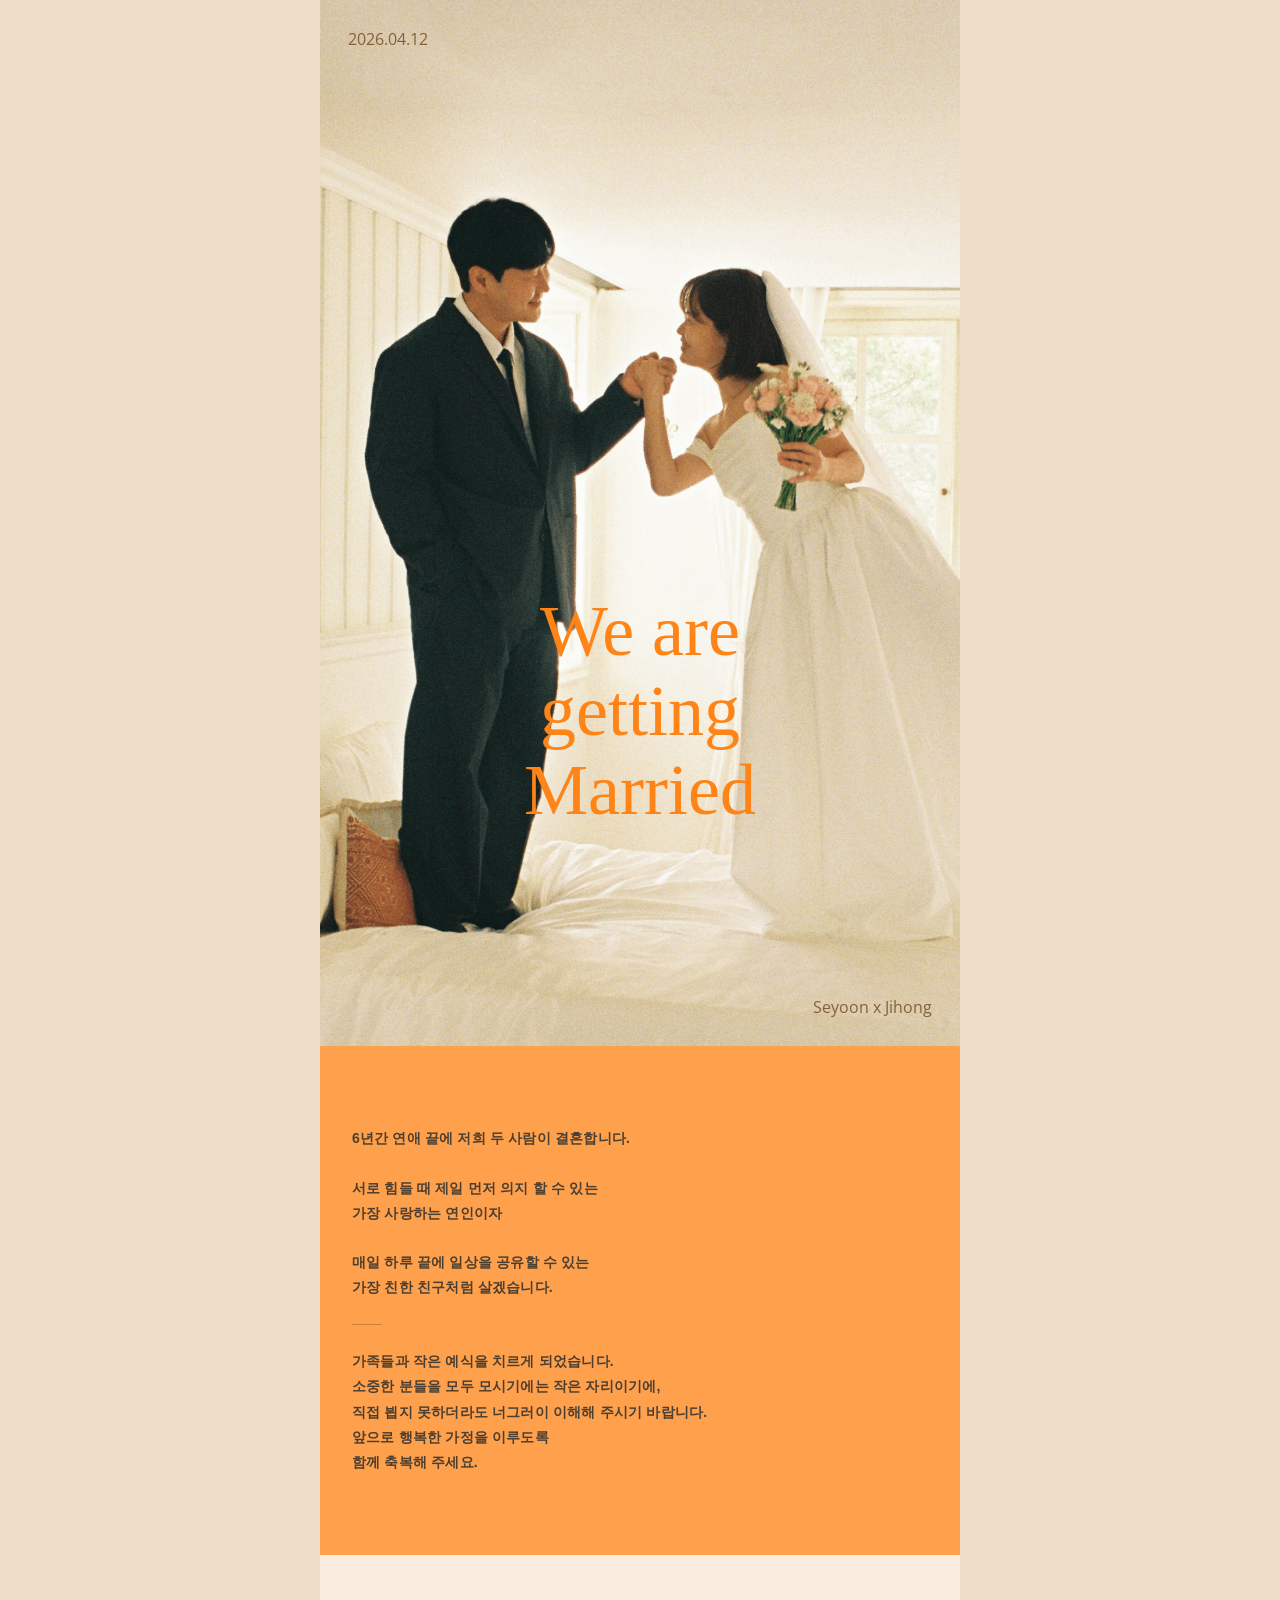
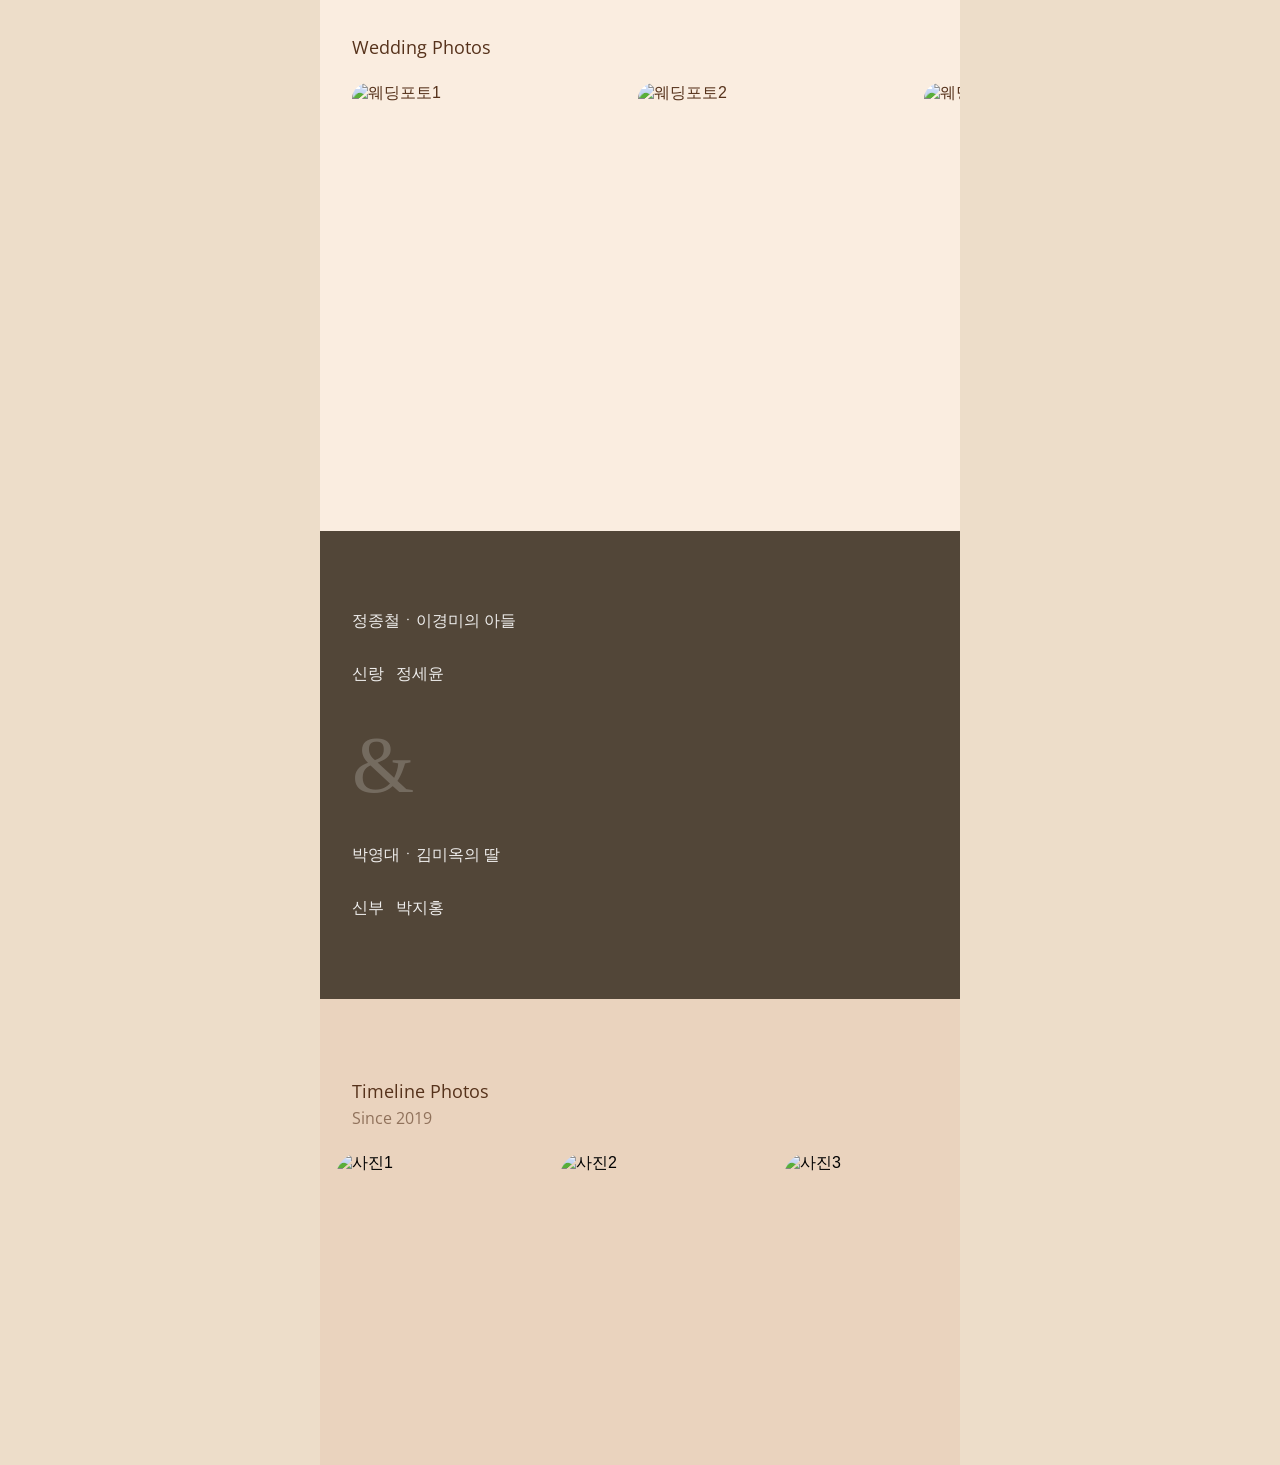
==== commit 8c2ef10b: "fix: update content" ====
--- a/index.html
+++ b/index.html
@@ -55,22 +55,22 @@
       <img src="wedding_photo/img1.jpg" alt="웨딩포토1" class="photo-item" data-index="0" loading="eager">
       <img src="wedding_photo/img2.jpg" alt="웨딩포토2" class="photo-item" data-index="1" loading="eager">
       <img src="wedding_photo/img3.jpg" alt="웨딩포토3" class="photo-item" data-index="2" loading="eager">
-      <img src="wedding_photo/img4.jpg" alt="웨딩포토4" class="photo-item" data-index="3" loading="lazy">
-      <img src="wedding_photo/img5.jpg" alt="웨딩포토5" class="photo-item" data-index="4" loading="lazy">
-      <img src="wedding_photo/img6.jpg" alt="웨딩포토6" class="photo-item" data-index="5" loading="lazy">
-      <img src="wedding_photo/img7.jpg" alt="웨딩포토7" class="photo-item" data-index="6" loading="lazy">
-      <img src="wedding_photo/img8.jpg" alt="웨딩포토8" class="photo-item" data-index="7" loading="lazy">
-      <img src="wedding_photo/img9.jpg" alt="웨딩포토9" class="photo-item" data-index="8" loading="lazy">
-      <img src="wedding_photo/img10.jpg" alt="웨딩포토10" class="photo-item" data-index="9" loading="lazy">
-      <img src="wedding_photo/img11.jpg" alt="웨딩포토11" class="photo-item" data-index="10" loading="lazy">
-      <img src="wedding_photo/img12.jpg" alt="웨딩포토12" class="photo-item" data-index="11" loading="lazy">
-      <img src="wedding_photo/img13.jpg" alt="웨딩포토13" class="photo-item" data-index="12" loading="lazy">
-      <img src="wedding_photo/img14.jpg" alt="웨딩포토14" class="photo-item" data-index="13" loading="lazy">
-      <img src="wedding_photo/img15.jpg" alt="웨딩포토15" class="photo-item" data-index="14" loading="lazy">
-      <img src="wedding_photo/img16.jpg" alt="웨딩포토16" class="photo-item" data-index="15" loading="lazy">
-      <img src="wedding_photo/img17.jpg" alt="웨딩포토17" class="photo-item" data-index="16" loading="lazy">
-      <img src="wedding_photo/img18.jpg" alt="웨딩포토18" class="photo-item" data-index="17" loading="lazy">
-      <img src="wedding_photo/img19.jpg" alt="웨딩포토19" class="photo-item" data-index="18" loading="lazy">
+      <img src="wedding_photo/img4.jpg" alt="웨딩포토4" class="photo-item" data-index="3" loading="eager">
+      <img src="wedding_photo/img5.jpg" alt="웨딩포토5" class="photo-item" data-index="4" loading="eager">
+      <img src="wedding_photo/img6.jpg" alt="웨딩포토6" class="photo-item" data-index="5" loading="eager">
+      <img src="wedding_photo/img7.jpg" alt="웨딩포토7" class="photo-item" data-index="6" loading="eager">
+      <img src="wedding_photo/img8.jpg" alt="웨딩포토8" class="photo-item" data-index="7" loading="eager">
+      <img src="wedding_photo/img9.jpg" alt="웨딩포토9" class="photo-item" data-index="8" loading="eager">
+      <img src="wedding_photo/img10.jpg" alt="웨딩포토10" class="photo-item" data-index="9" loading="eager">
+      <img src="wedding_photo/img11.jpg" alt="웨딩포토11" class="photo-item" data-index="10" loading="eager">
+      <img src="wedding_photo/img12.jpg" alt="웨딩포토12" class="photo-item" data-index="11" loading="eager">
+      <img src="wedding_photo/img13.jpg" alt="웨딩포토13" class="photo-item" data-index="12" loading="eager">
+      <img src="wedding_photo/img14.jpg" alt="웨딩포토14" class="photo-item" data-index="13" loading="eager">
+      <img src="wedding_photo/img15.jpg" alt="웨딩포토15" class="photo-item" data-index="14" loading="eager">
+      <img src="wedding_photo/img16.jpg" alt="웨딩포토16" class="photo-item" data-index="15" loading="eager">
+      <img src="wedding_photo/img17.jpg" alt="웨딩포토17" class="photo-item" data-index="16" loading="eager">
+      <img src="wedding_photo/img18.jpg" alt="웨딩포토18" class="photo-item" data-index="17" loading="eager">
+      <img src="wedding_photo/img19.jpg" alt="웨딩포토19" class="photo-item" data-index="18" loading="eager">
     </div>
   </section>
   <section class="4 parents">
@@ -97,20 +97,20 @@
       <div class="timeline-title">Timeline Photos</div>
       <div class="timeline-subtitle">Since 2019</div>
       <div class="timeline-images">
-        <img src="timeline phtoto/img1.png" alt="사진1" loading="lazy">
-        <img src="timeline phtoto/img2.png" alt="사진2" loading="lazy">
-        <img src="timeline phtoto/img3.png" alt="사진3" loading="lazy">
-        <img src="timeline phtoto/img4.png" alt="사진4" loading="lazy">
-        <img src="timeline phtoto/img5.png" alt="사진5" loading="lazy">
-        <img src="timeline phtoto/img6.png" alt="사진6" loading="lazy">
-        <img src="timeline phtoto/img7.png" alt="사진7" loading="lazy">
-        <img src="timeline phtoto/img8.png" alt="사진8" loading="lazy">
-        <img src="timeline phtoto/img9.png" alt="사진9" loading="lazy">
-        <img src="timeline phtoto/img10.png" alt="사진10" loading="lazy">
-        <img src="timeline phtoto/img11.png" alt="사진11" loading="lazy">
-        <img src="timeline phtoto/img12.png" alt="사진12" loading="lazy">
-        <img src="timeline phtoto/img13.png" alt="사진13" loading="lazy">
-        <img src="timeline phtoto/img14.png" alt="사진14" loading="lazy">
+        <img src="timeline phtoto/img1.png" alt="사진1" loading="eager">
+        <img src="timeline phtoto/img2.png" alt="사진2" loading="eager">
+        <img src="timeline phtoto/img3.png" alt="사진3" loading="eager">
+        <img src="timeline phtoto/img4.png" alt="사진4" loading="eager">
+        <img src="timeline phtoto/img5.png" alt="사진5" loading="eager">
+        <img src="timeline phtoto/img6.png" alt="사진6" loading="eager">
+        <img src="timeline phtoto/img7.png" alt="사진7" loading="eager">
+        <img src="timeline phtoto/img8.png" alt="사진8" loading="eager">
+        <img src="timeline phtoto/img9.png" alt="사진9" loading="eager">
+        <img src="timeline phtoto/img10.png" alt="사진10" loading="eager">
+        <img src="timeline phtoto/img11.png" alt="사진11" loading="eager">
+        <img src="timeline phtoto/img12.png" alt="사진12" loading="eager">
+        <img src="timeline phtoto/img13.png" alt="사진13" loading="eager">
+        <img src="timeline phtoto/img14.png" alt="사진14" loading="eager">
       </div>
   </section>
   <!-- 이미지 전체화면 뷰어 -->
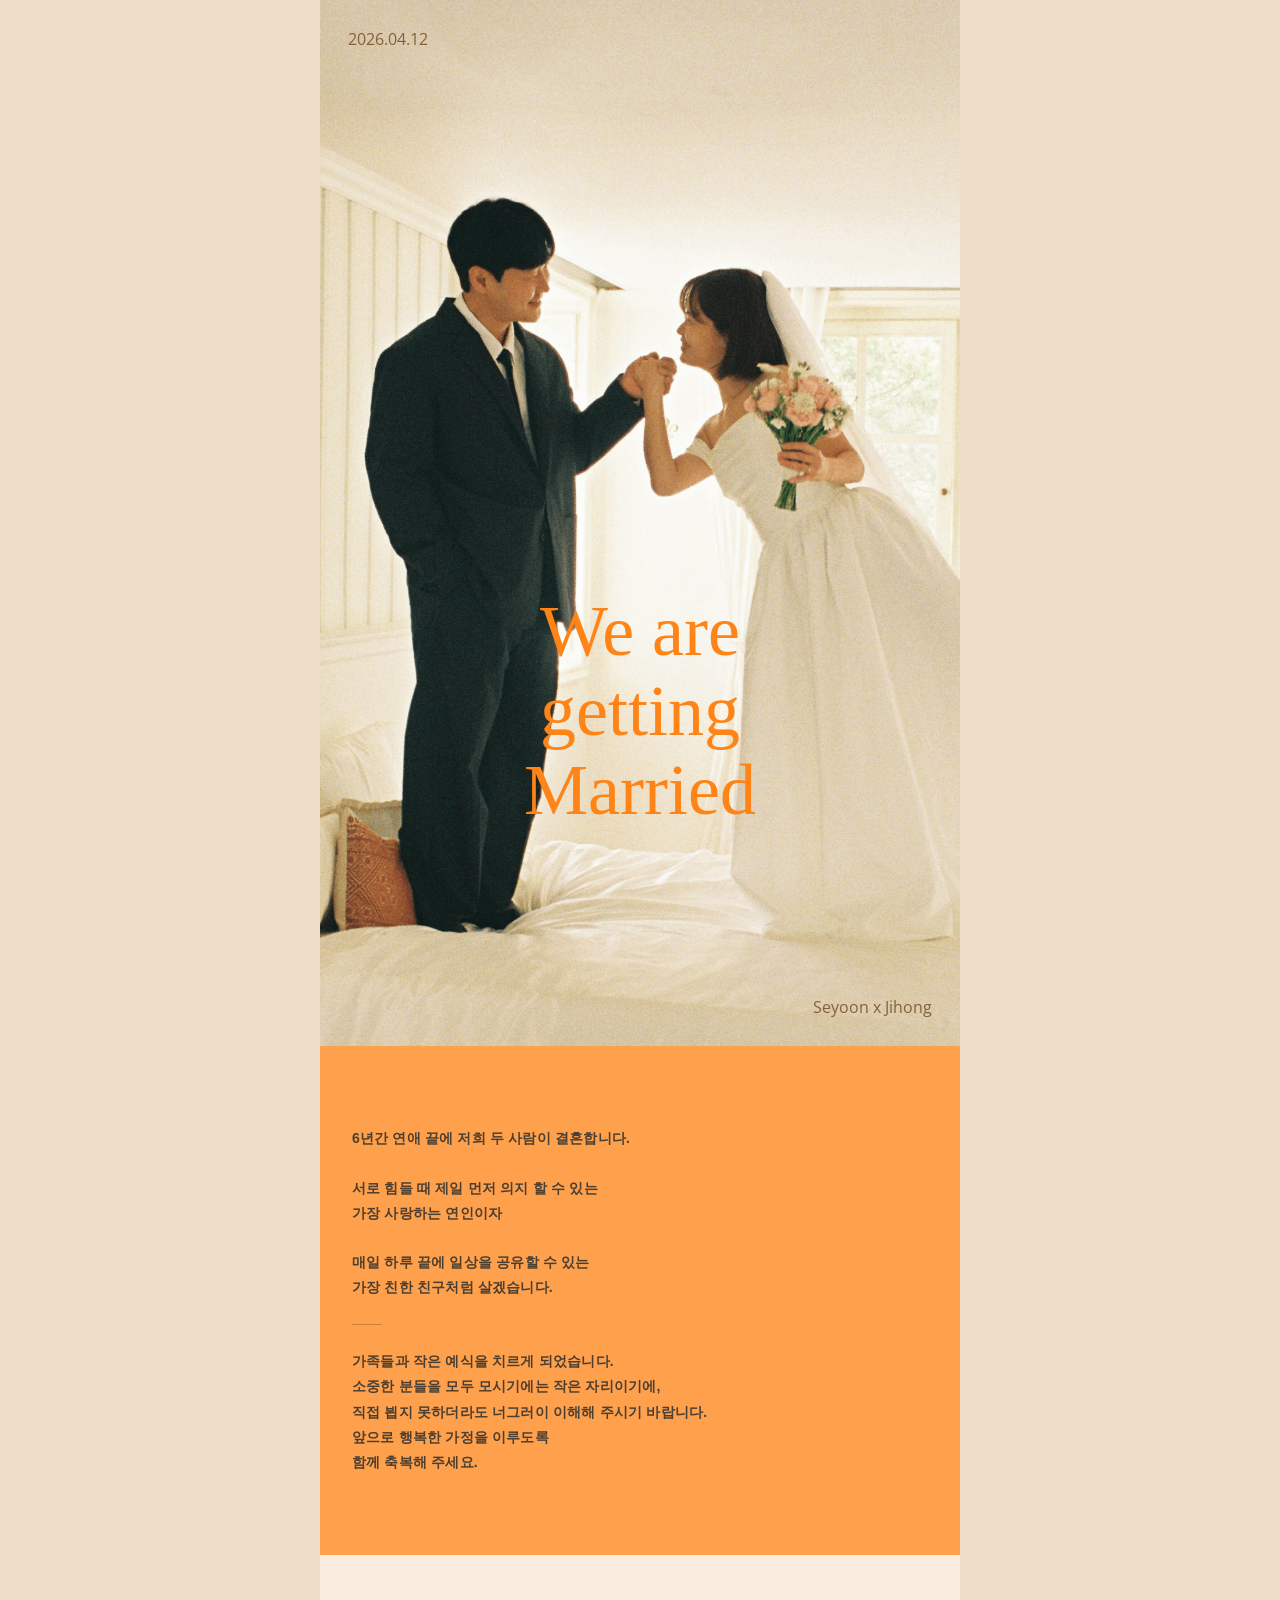
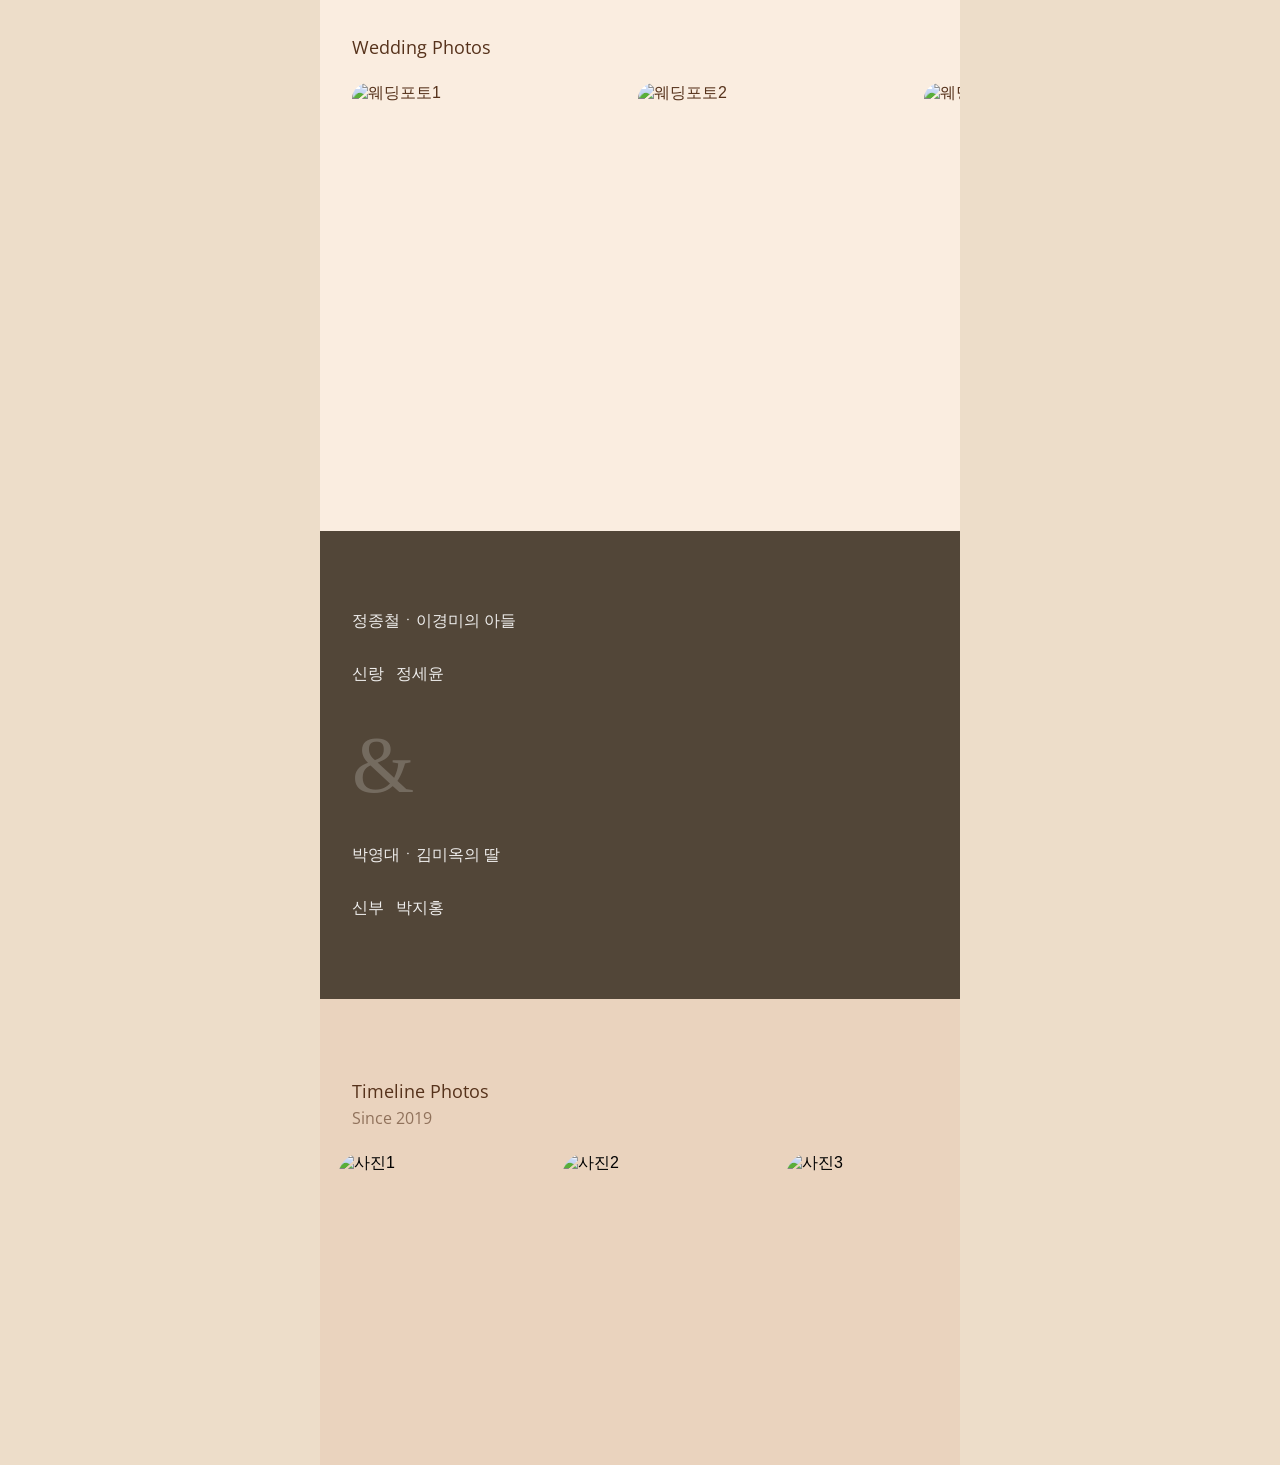
==== commit e49fe834: "fix: update content" ====
--- a/index.html
+++ b/index.html
@@ -56,21 +56,21 @@
       <img src="wedding_photo/img2.jpg" alt="웨딩포토2" class="photo-item" data-index="1" loading="eager">
       <img src="wedding_photo/img3.jpg" alt="웨딩포토3" class="photo-item" data-index="2" loading="eager">
       <img src="wedding_photo/img4.jpg" alt="웨딩포토4" class="photo-item" data-index="3" loading="eager">
-      <img src="wedding_photo/img5.jpg" alt="웨딩포토5" class="photo-item" data-index="4" loading="eager">
-      <img src="wedding_photo/img6.jpg" alt="웨딩포토6" class="photo-item" data-index="5" loading="eager">
-      <img src="wedding_photo/img7.jpg" alt="웨딩포토7" class="photo-item" data-index="6" loading="eager">
-      <img src="wedding_photo/img8.jpg" alt="웨딩포토8" class="photo-item" data-index="7" loading="eager">
-      <img src="wedding_photo/img9.jpg" alt="웨딩포토9" class="photo-item" data-index="8" loading="eager">
-      <img src="wedding_photo/img10.jpg" alt="웨딩포토10" class="photo-item" data-index="9" loading="eager">
-      <img src="wedding_photo/img11.jpg" alt="웨딩포토11" class="photo-item" data-index="10" loading="eager">
-      <img src="wedding_photo/img12.jpg" alt="웨딩포토12" class="photo-item" data-index="11" loading="eager">
-      <img src="wedding_photo/img13.jpg" alt="웨딩포토13" class="photo-item" data-index="12" loading="eager">
-      <img src="wedding_photo/img14.jpg" alt="웨딩포토14" class="photo-item" data-index="13" loading="eager">
-      <img src="wedding_photo/img15.jpg" alt="웨딩포토15" class="photo-item" data-index="14" loading="eager">
-      <img src="wedding_photo/img16.jpg" alt="웨딩포토16" class="photo-item" data-index="15" loading="eager">
-      <img src="wedding_photo/img17.jpg" alt="웨딩포토17" class="photo-item" data-index="16" loading="eager">
-      <img src="wedding_photo/img18.jpg" alt="웨딩포토18" class="photo-item" data-index="17" loading="eager">
-      <img src="wedding_photo/img19.jpg" alt="웨딩포토19" class="photo-item" data-index="18" loading="eager">
+      <img src="wedding_photo/img5.jpg" alt="웨딩포토5" class="photo-item" data-index="4" loading="lazy">
+      <img src="wedding_photo/img6.jpg" alt="웨딩포토6" class="photo-item" data-index="5" loading="lazy">
+      <img src="wedding_photo/img7.jpg" alt="웨딩포토7" class="photo-item" data-index="6" loading="lazy">
+      <img src="wedding_photo/img8.jpg" alt="웨딩포토8" class="photo-item" data-index="7" loading="lazy">
+      <img src="wedding_photo/img9.jpg" alt="웨딩포토9" class="photo-item" data-index="8" loading="lazy">
+      <img src="wedding_photo/img10.jpg" alt="웨딩포토10" class="photo-item" data-index="9" loading="lazy">
+      <img src="wedding_photo/img11.jpg" alt="웨딩포토11" class="photo-item" data-index="10" loading="lazy">
+      <img src="wedding_photo/img12.jpg" alt="웨딩포토12" class="photo-item" data-index="11" loading="lazy">
+      <img src="wedding_photo/img13.jpg" alt="웨딩포토13" class="photo-item" data-index="12" loading="lazy">
+      <img src="wedding_photo/img14.jpg" alt="웨딩포토14" class="photo-item" data-index="13" loading="lazy">
+      <img src="wedding_photo/img15.jpg" alt="웨딩포토15" class="photo-item" data-index="14" loading="lazy">
+      <img src="wedding_photo/img16.jpg" alt="웨딩포토16" class="photo-item" data-index="15" loading="lazy">
+      <img src="wedding_photo/img17.jpg" alt="웨딩포토17" class="photo-item" data-index="16" loading="lazy">
+      <img src="wedding_photo/img18.jpg" alt="웨딩포토18" class="photo-item" data-index="17" loading="lazy">
+      <img src="wedding_photo/img19.jpg" alt="웨딩포토19" class="photo-item" data-index="18" loading="lazy">
     </div>
   </section>
   <section class="4 parents">
@@ -97,20 +97,20 @@
       <div class="timeline-title">Timeline Photos</div>
       <div class="timeline-subtitle">Since 2019</div>
       <div class="timeline-images">
-        <img src="timeline phtoto/img1.png" alt="사진1" loading="eager">
-        <img src="timeline phtoto/img2.png" alt="사진2" loading="eager">
-        <img src="timeline phtoto/img3.png" alt="사진3" loading="eager">
-        <img src="timeline phtoto/img4.png" alt="사진4" loading="eager">
-        <img src="timeline phtoto/img5.png" alt="사진5" loading="eager">
-        <img src="timeline phtoto/img6.png" alt="사진6" loading="eager">
-        <img src="timeline phtoto/img7.png" alt="사진7" loading="eager">
-        <img src="timeline phtoto/img8.png" alt="사진8" loading="eager">
-        <img src="timeline phtoto/img9.png" alt="사진9" loading="eager">
-        <img src="timeline phtoto/img10.png" alt="사진10" loading="eager">
-        <img src="timeline phtoto/img11.png" alt="사진11" loading="eager">
-        <img src="timeline phtoto/img12.png" alt="사진12" loading="eager">
-        <img src="timeline phtoto/img13.png" alt="사진13" loading="eager">
-        <img src="timeline phtoto/img14.png" alt="사진14" loading="eager">
+        <img src="timeline phtoto/img1.png" alt="사진1" loading="lazy">
+        <img src="timeline phtoto/img2.png" alt="사진2" loading="lazy">
+        <img src="timeline phtoto/img3.png" alt="사진3" loading="lazy">
+        <img src="timeline phtoto/img4.png" alt="사진4" loading="lazy">
+        <img src="timeline phtoto/img5.png" alt="사진5" loading="lazy">
+        <img src="timeline phtoto/img6.png" alt="사진6" loading="lazy">
+        <img src="timeline phtoto/img7.png" alt="사진7" loading="lazy">
+        <img src="timeline phtoto/img8.png" alt="사진8" loading="lazy">
+        <img src="timeline phtoto/img9.png" alt="사진9" loading="lazy">
+        <img src="timeline phtoto/img10.png" alt="사진10" loading="lazy">
+        <img src="timeline phtoto/img11.png" alt="사진11" loading="lazy">
+        <img src="timeline phtoto/img12.png" alt="사진12" loading="lazy">
+        <img src="timeline phtoto/img13.png" alt="사진13" loading="lazy">
+        <img src="timeline phtoto/img14.png" alt="사진14" loading="lazy">
       </div>
   </section>
   <!-- 이미지 전체화면 뷰어 -->
--- a/styles.css
+++ b/styles.css
@@ -443,7 +443,6 @@
   user-select: none;
   -webkit-user-select: none;
   -webkit-tap-highlight-color: transparent;
-  image-rendering: -webkit-optimize-contrast;
 }
 .photos img:first-child,
 .photos .photo-item:first-child {
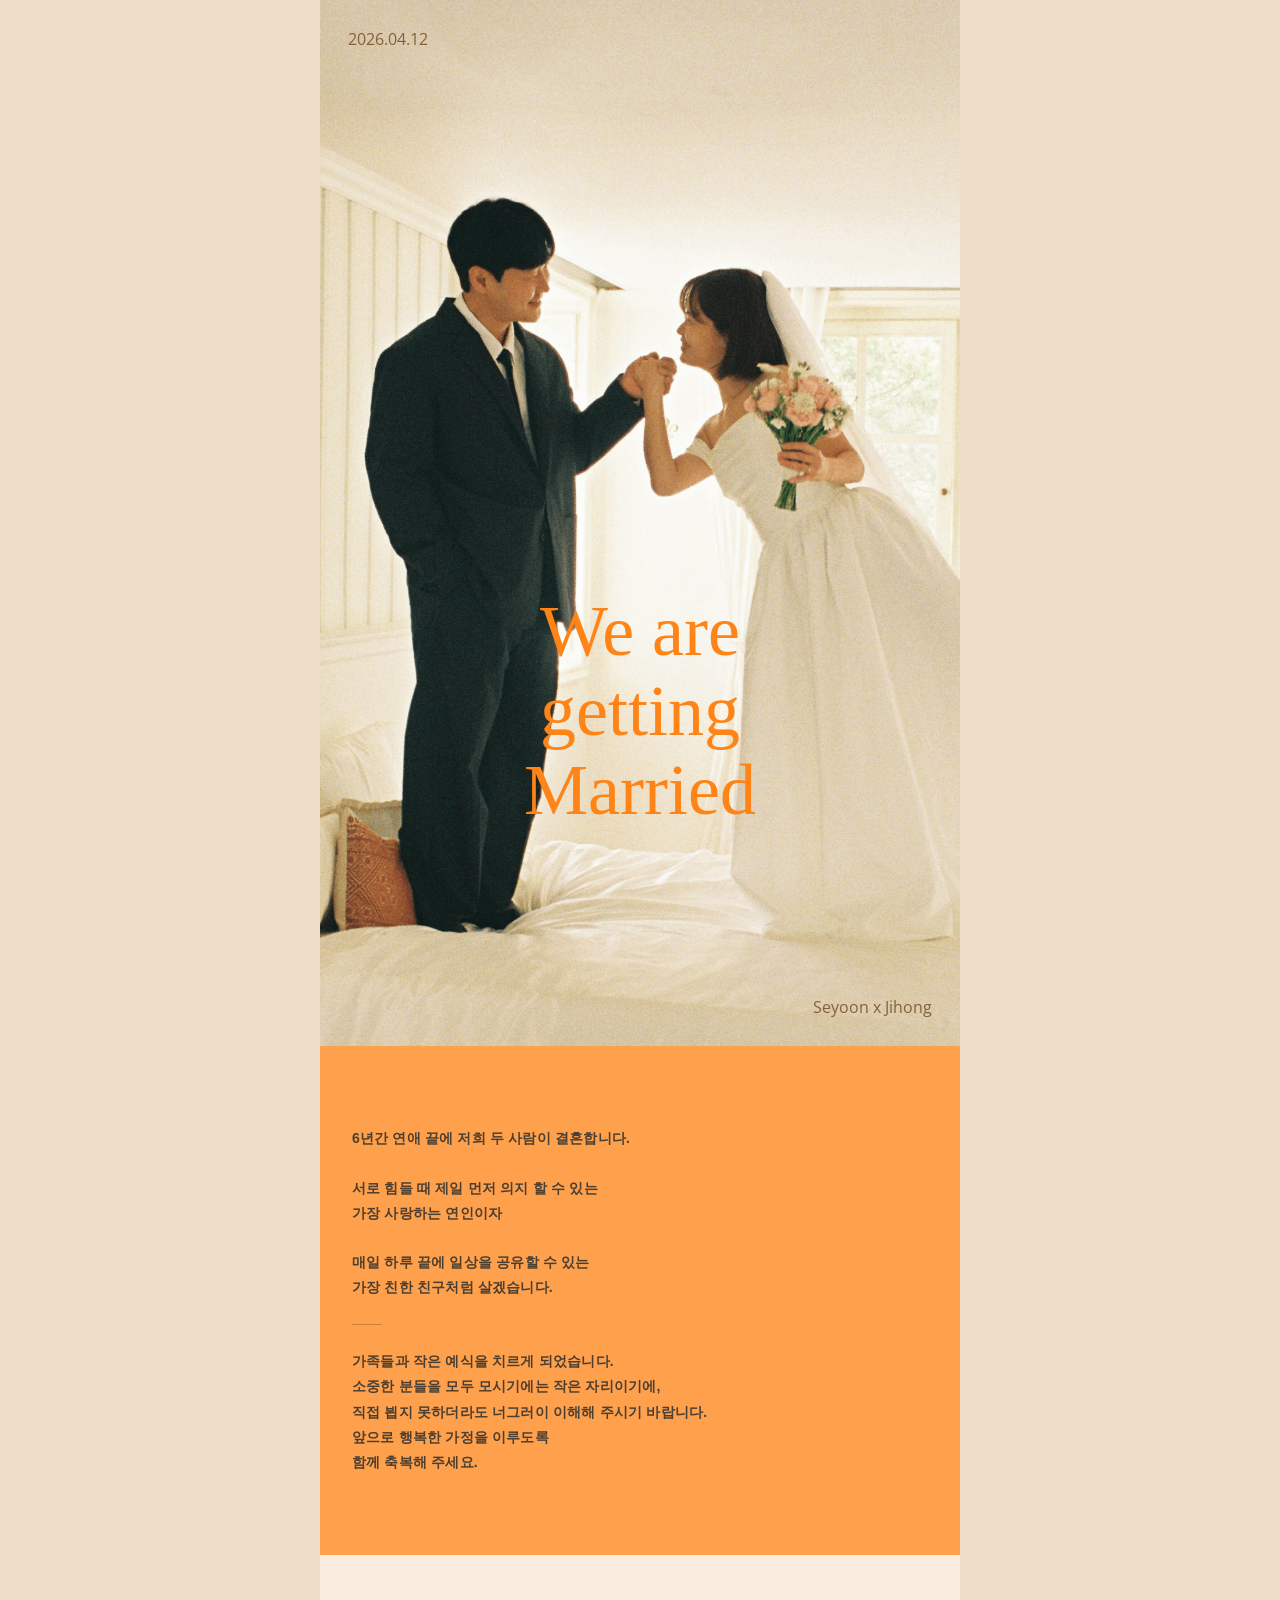
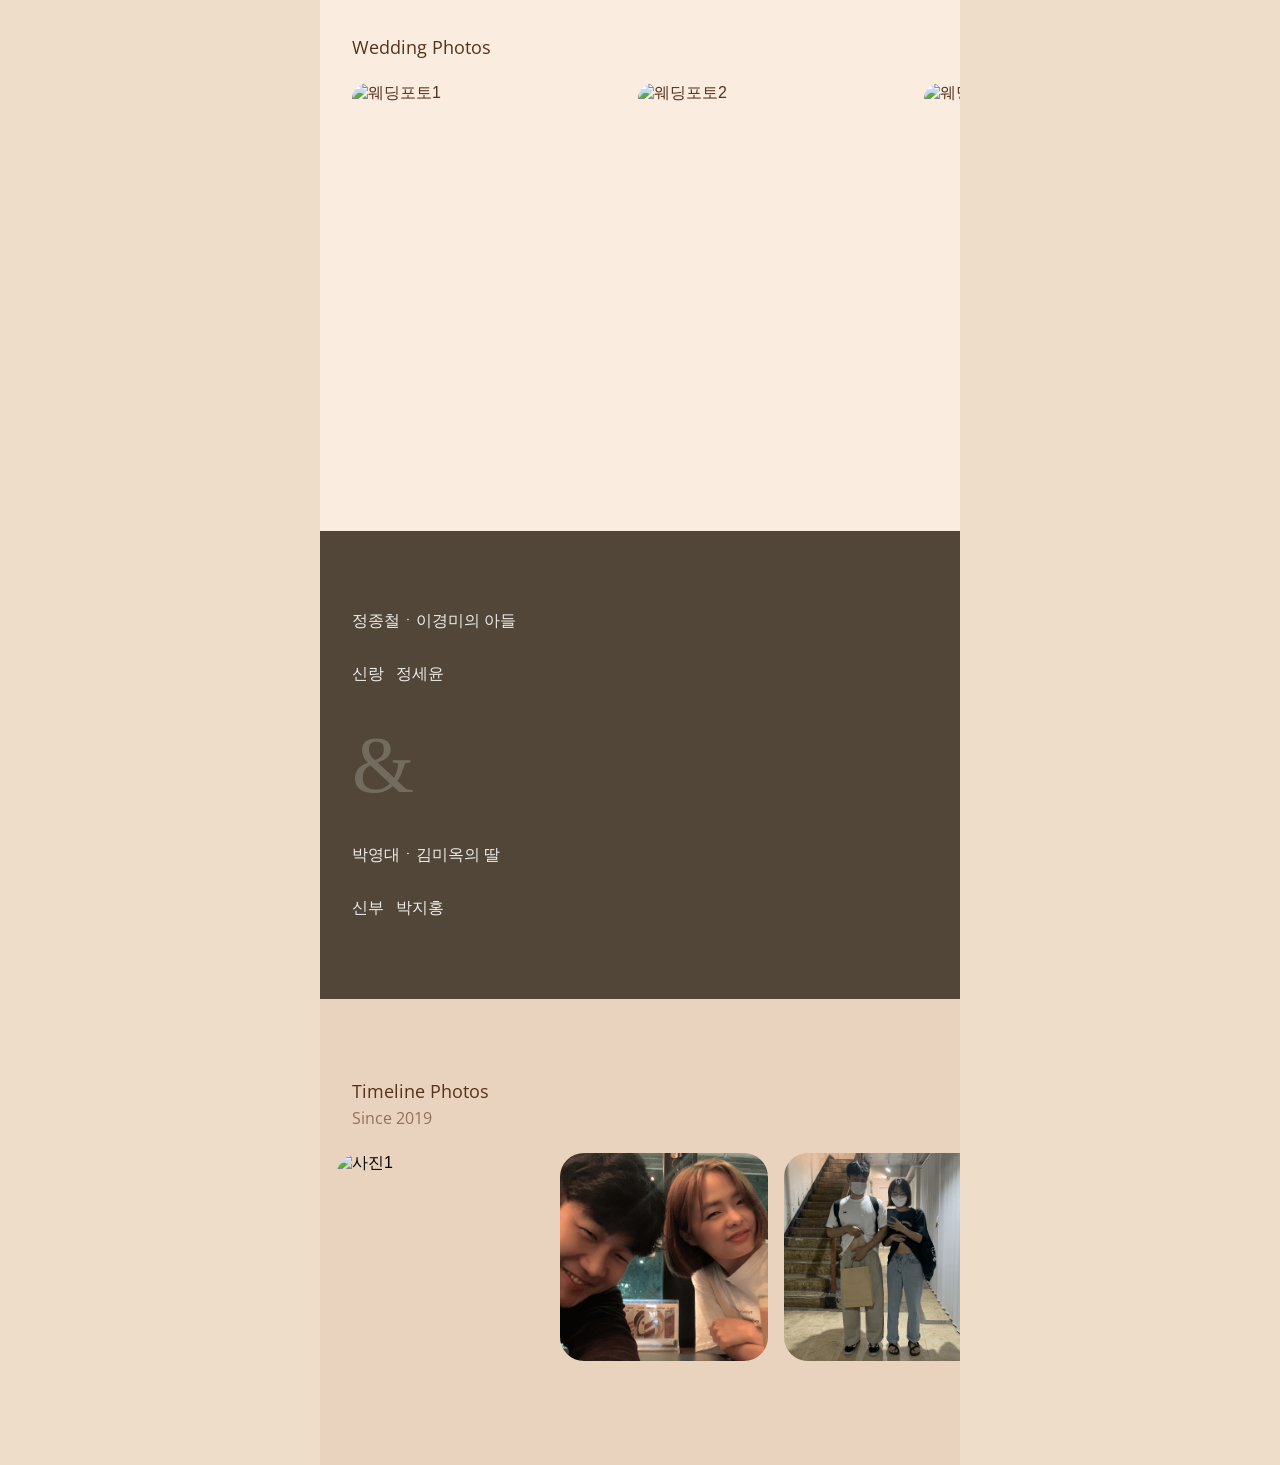
==== commit 26b899e3: "내용 수정" ====
--- a/index.html
+++ b/index.html
@@ -56,21 +56,21 @@
       <img src="wedding_photo/img2.jpg" alt="웨딩포토2" class="photo-item" data-index="1" loading="eager">
       <img src="wedding_photo/img3.jpg" alt="웨딩포토3" class="photo-item" data-index="2" loading="eager">
       <img src="wedding_photo/img4.jpg" alt="웨딩포토4" class="photo-item" data-index="3" loading="eager">
-      <img src="wedding_photo/img5.jpg" alt="웨딩포토5" class="photo-item" data-index="4" loading="lazy">
-      <img src="wedding_photo/img6.jpg" alt="웨딩포토6" class="photo-item" data-index="5" loading="lazy">
-      <img src="wedding_photo/img7.jpg" alt="웨딩포토7" class="photo-item" data-index="6" loading="lazy">
-      <img src="wedding_photo/img8.jpg" alt="웨딩포토8" class="photo-item" data-index="7" loading="lazy">
-      <img src="wedding_photo/img9.jpg" alt="웨딩포토9" class="photo-item" data-index="8" loading="lazy">
-      <img src="wedding_photo/img10.jpg" alt="웨딩포토10" class="photo-item" data-index="9" loading="lazy">
-      <img src="wedding_photo/img11.jpg" alt="웨딩포토11" class="photo-item" data-index="10" loading="lazy">
-      <img src="wedding_photo/img12.jpg" alt="웨딩포토12" class="photo-item" data-index="11" loading="lazy">
-      <img src="wedding_photo/img13.jpg" alt="웨딩포토13" class="photo-item" data-index="12" loading="lazy">
-      <img src="wedding_photo/img14.jpg" alt="웨딩포토14" class="photo-item" data-index="13" loading="lazy">
-      <img src="wedding_photo/img15.jpg" alt="웨딩포토15" class="photo-item" data-index="14" loading="lazy">
-      <img src="wedding_photo/img16.jpg" alt="웨딩포토16" class="photo-item" data-index="15" loading="lazy">
-      <img src="wedding_photo/img17.jpg" alt="웨딩포토17" class="photo-item" data-index="16" loading="lazy">
-      <img src="wedding_photo/img18.jpg" alt="웨딩포토18" class="photo-item" data-index="17" loading="lazy">
-      <img src="wedding_photo/img19.jpg" alt="웨딩포토19" class="photo-item" data-index="18" loading="lazy">
+      <img src="wedding_photo/img5.jpg" alt="웨딩포토5" class="photo-item" data-index="4" loading="eager">
+      <img src="wedding_photo/img6.jpg" alt="웨딩포토6" class="photo-item" data-index="5" loading="eager">
+      <img src="wedding_photo/img7.jpg" alt="웨딩포토7" class="photo-item" data-index="6" loading="eager">
+      <img src="wedding_photo/img8.jpg" alt="웨딩포토8" class="photo-item" data-index="7" loading="eager">
+      <img src="wedding_photo/img9.jpg" alt="웨딩포토9" class="photo-item" data-index="8" loading="eager">
+      <img src="wedding_photo/img10.jpg" alt="웨딩포토10" class="photo-item" data-index="9" loading="eager">
+      <img src="wedding_photo/img11.jpg" alt="웨딩포토11" class="photo-item" data-index="10" loading="eager">
+      <img src="wedding_photo/img12.jpg" alt="웨딩포토12" class="photo-item" data-index="11" loading="eager">
+      <img src="wedding_photo/img13.jpg" alt="웨딩포토13" class="photo-item" data-index="12" loading="eager">
+      <img src="wedding_photo/img14.jpg" alt="웨딩포토14" class="photo-item" data-index="13" loading="eager">
+      <img src="wedding_photo/img15.jpg" alt="웨딩포토15" class="photo-item" data-index="14" loading="eager">
+      <img src="wedding_photo/img16.jpg" alt="웨딩포토16" class="photo-item" data-index="15" loading="eager">
+      <img src="wedding_photo/img17.jpg" alt="웨딩포토17" class="photo-item" data-index="16" loading="eager">
+      <img src="wedding_photo/img18.jpg" alt="웨딩포토18" class="photo-item" data-index="17" loading="eager">
+      <img src="wedding_photo/img19.jpg" alt="웨딩포토19" class="photo-item" data-index="18" loading="eager">
     </div>
   </section>
   <section class="4 parents">
@@ -97,20 +97,20 @@
       <div class="timeline-title">Timeline Photos</div>
       <div class="timeline-subtitle">Since 2019</div>
       <div class="timeline-images">
-        <img src="timeline phtoto/img1.png" alt="사진1" loading="lazy">
-        <img src="timeline phtoto/img2.png" alt="사진2" loading="lazy">
-        <img src="timeline phtoto/img3.png" alt="사진3" loading="lazy">
-        <img src="timeline phtoto/img4.png" alt="사진4" loading="lazy">
-        <img src="timeline phtoto/img5.png" alt="사진5" loading="lazy">
-        <img src="timeline phtoto/img6.png" alt="사진6" loading="lazy">
-        <img src="timeline phtoto/img7.png" alt="사진7" loading="lazy">
-        <img src="timeline phtoto/img8.png" alt="사진8" loading="lazy">
-        <img src="timeline phtoto/img9.png" alt="사진9" loading="lazy">
-        <img src="timeline phtoto/img10.png" alt="사진10" loading="lazy">
-        <img src="timeline phtoto/img11.png" alt="사진11" loading="lazy">
-        <img src="timeline phtoto/img12.png" alt="사진12" loading="lazy">
-        <img src="timeline phtoto/img13.png" alt="사진13" loading="lazy">
-        <img src="timeline phtoto/img14.png" alt="사진14" loading="lazy">
+        <img src="timeline phtoto/img1.png" alt="사진1" loading="eager">
+        <img src="timeline phtoto/img2.png" alt="사진2" loading="eager">
+        <img src="timeline phtoto/img3.png" alt="사진3" loading="eager">
+        <img src="timeline phtoto/img4.png" alt="사진4" loading="eager">
+        <img src="timeline phtoto/img5.png" alt="사진5" loading="eager">
+        <img src="timeline phtoto/img6.png" alt="사진6" loading="eager">
+        <img src="timeline phtoto/img7.png" alt="사진7" loading="eager">
+        <img src="timeline phtoto/img8.png" alt="사진8" loading="eager">
+        <img src="timeline phtoto/img9.png" alt="사진9" loading="eager">
+        <img src="timeline phtoto/img10.png" alt="사진10" loading="eager">
+        <img src="timeline phtoto/img11.png" alt="사진11" loading="eager">
+        <img src="timeline phtoto/img12.png" alt="사진12" loading="eager">
+        <img src="timeline phtoto/img13.png" alt="사진13" loading="eager">
+        <img src="timeline phtoto/img14.png" alt="사진14" loading="eager">
       </div>
   </section>
   <!-- 이미지 전체화면 뷰어 -->
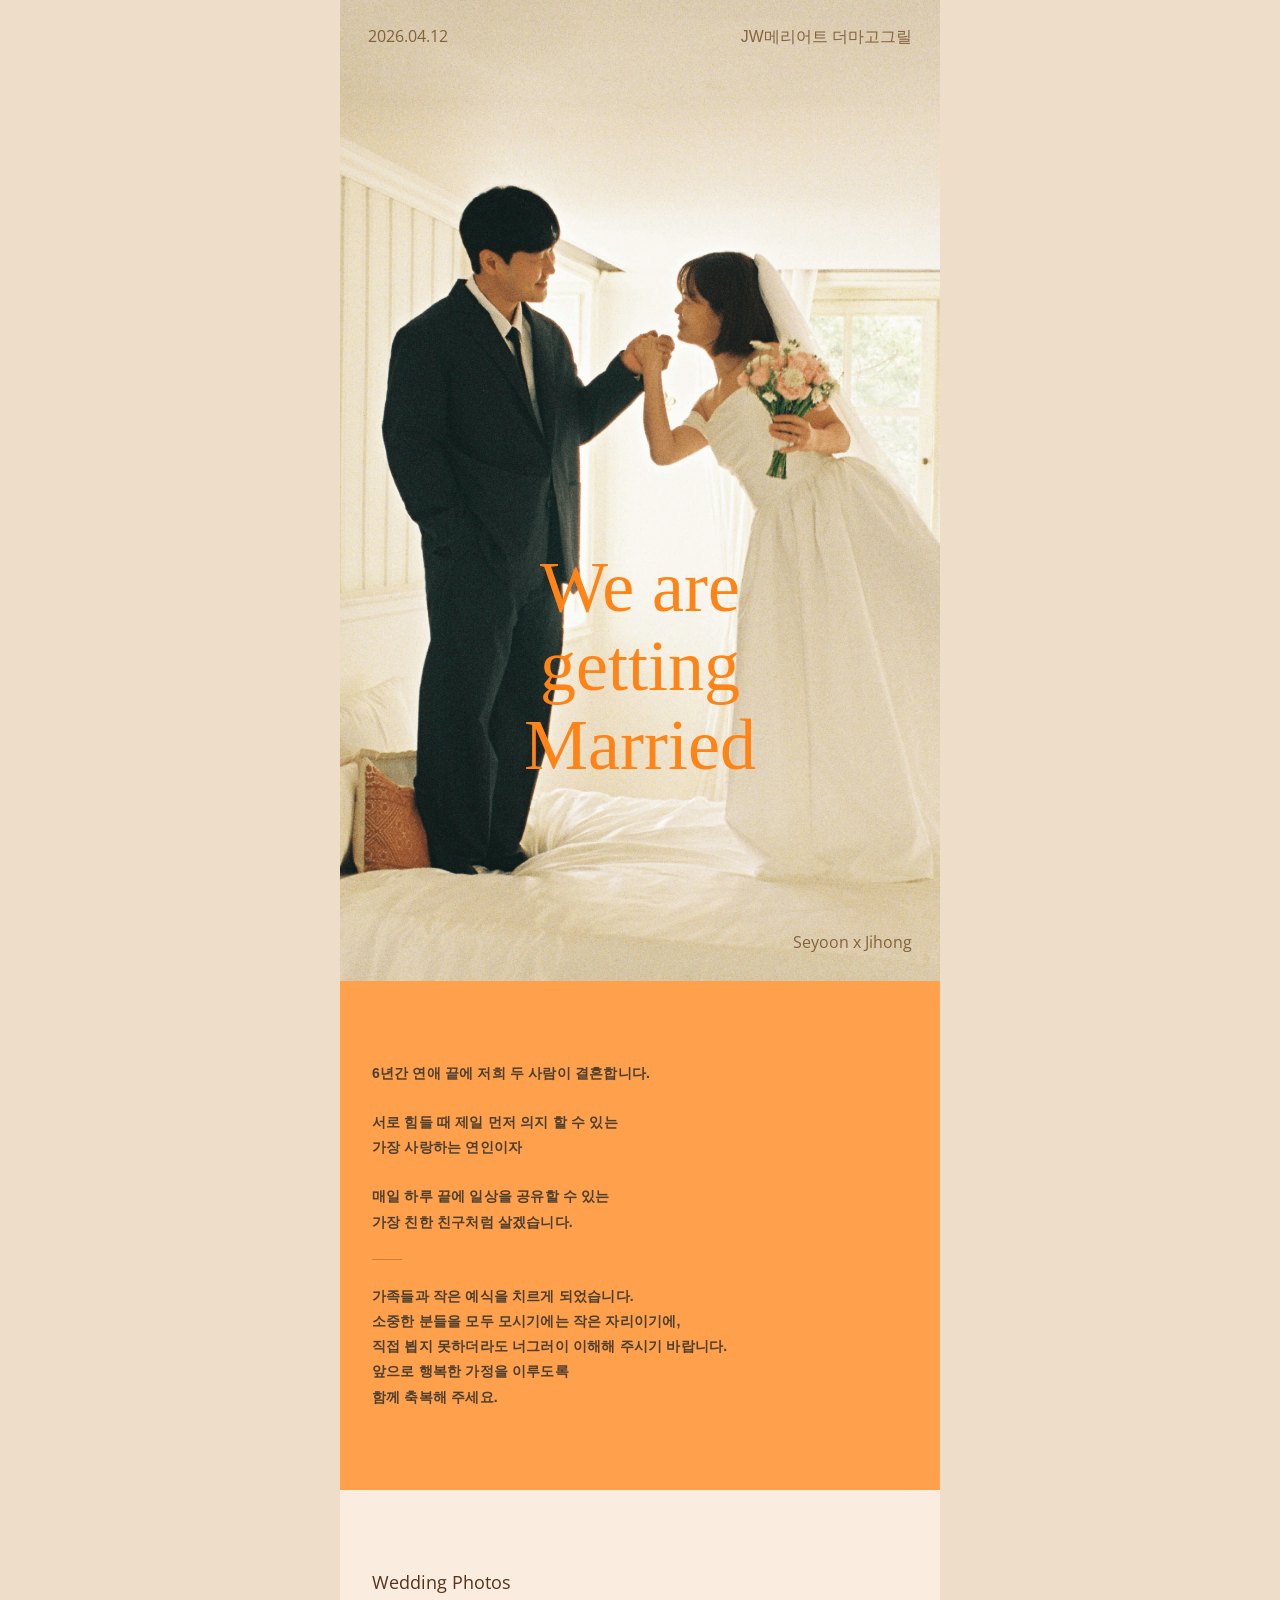
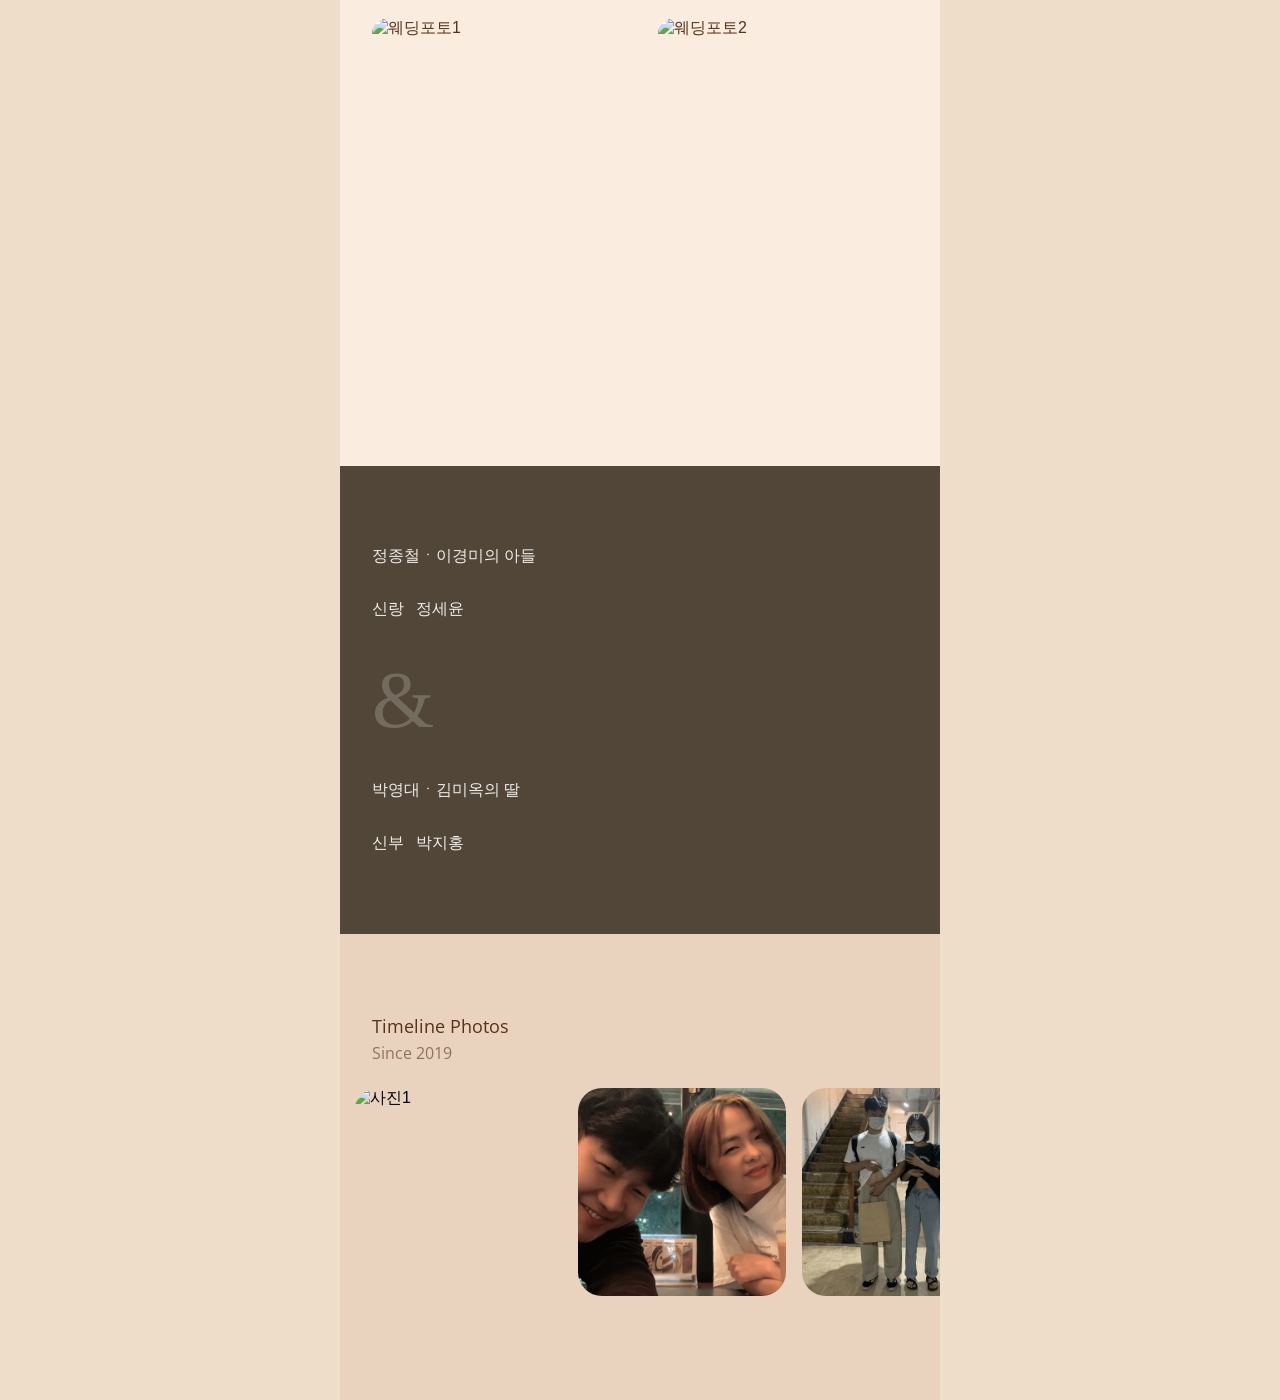
==== commit 0016e962: "내용 수정" ====
--- a/index.html
+++ b/index.html
@@ -37,6 +37,7 @@
     <img src="hero_img.png" class="hero-image" alt="main image" fetchpriority="high" decoding="async">
     <div class="hero-title">We are<br>getting<br>Married</div>
     <div class="hero-date">2026.04.12</div>
+    <div class="hero-place">JW메리어트 더마고그릴</div>
     <div class="hero-names">Seyoon x Jihong</div>
   </section>
   <section class="2 intro section">
--- a/styles.css
+++ b/styles.css
@@ -78,7 +78,7 @@
  
 
 .main-mobile-container {
-  max-width: 640px;
+  max-width: 600px;
   width: 100%;
   margin: 0 auto;
   background: #f5dbc3;
@@ -148,7 +148,7 @@
 }
 
 .hero-date, .hero-names, .timeline-title, .btn, .english-title, .parents-ampersand,.desc-eng, .eng, .photos .eng, .family .english-title .wedding-photo-title{
-  font-family: 'open sans', serif !important;
+  font-family: 'open sans', 'noto sans kr', serif !important;
 }
 .timeline-bg-text{
   font-family: 'Lily Script One', cursive !important;
@@ -166,7 +166,18 @@
   color: #5F3510;
   font-size: 16px;
   opacity: 0.7;
-  text-align: center;
+  text-align: left;
+  line-height: 1;
+}
+.hero-place {
+  position: absolute;
+  top: 28px;
+  right: 28px;
+  color: #5F3510;
+  font-size: 15.8px;
+  opacity: 0.7;
+  text-align: right;
+  line-height: 1.2;
 }
 .hero-names {
   position: absolute;
@@ -596,15 +607,18 @@
 .image-viewer {
   display: none;
   position: fixed;
-  left: 0;
-  top: 0;
+  inset: 0;
   width: 100vw;
   height: 100vh;
+  height: 100dvh;
   z-index: 2000;
   background: rgba(0, 0, 0, 0.95);
   align-items: center;
   justify-content: center;
   flex-direction: column;
+  overflow: hidden;
+  touch-action: pan-x;
+  overscroll-behavior: none;
 }
 .viewer-image {
   width: 100%;
